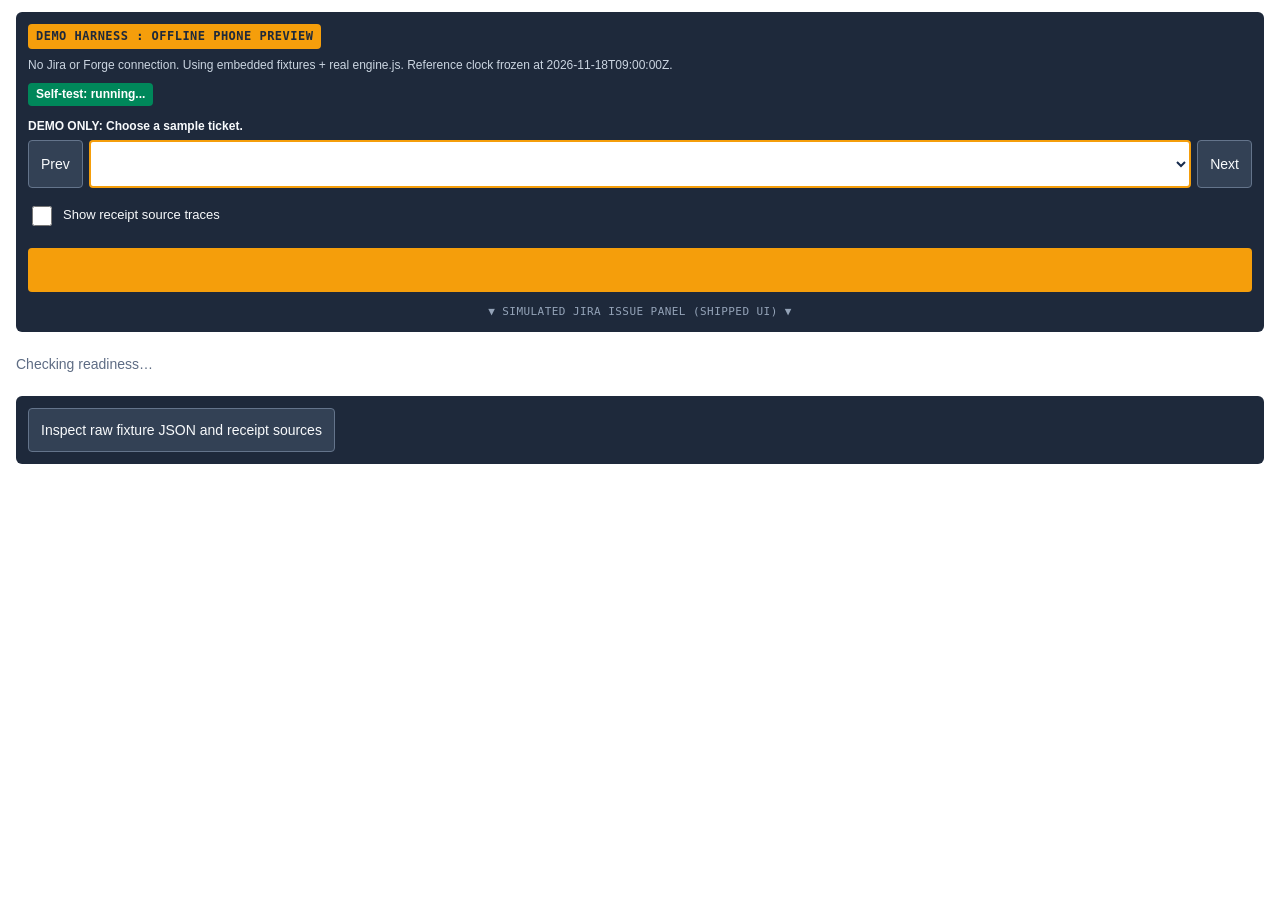
==== shipcheck-demo.html @ e4ce986a "C144: host ShipCheck phone demo (single-file HTML) for browser review and boss testing" ====
<!DOCTYPE html>
<html lang="en">
<head>
<meta charset="utf-8" />
<meta name="viewport" content="width=device-width, initial-scale=1" />
<title>ShipCheck demo</title>
<style>
/* Panel CSS, inlined VERBATIM from static/shipcheck-panel/styles.css */
/* ShipCheck panel — one visual language: verdict colour carries the state,
   receipts carry the evidence. No framework, no images. */
* { box-sizing: border-box; }
body {
  margin: 0;
  font-family: -apple-system, BlinkMacSystemFont, "Segoe UI", Roboto, sans-serif;
  font-size: 14px;
  line-height: 1.45;
  color: #172b4d;
  background: #fff;
  padding: 12px 16px;
}
.hidden { display: none; }
.state { color: #5e6c84; padding: 12px 0; }
#error { color: #bf2600; }
header { display: flex; align-items: baseline; gap: 10px; margin-bottom: 4px; }
h1 { font-size: 16px; margin: 0; }
h2 { font-size: 13px; text-transform: uppercase; letter-spacing: .04em; color: #5e6c84; margin: 18px 0 4px; }
.issue-key { color: #5e6c84; font-size: 13px; }
.issue-summary { color: #5e6c84; font-size: 13px; margin: 0 0 4px; }
.hint { color: #5e6c84; font-size: 12px; margin: 0 0 8px; }
.verdict { border: 1px solid #dfe1e6; border-radius: 6px; padding: 12px; margin: 8px 0; }
.verdict-badge {
  display: inline-block;
  font-weight: 700;
  font-size: 15px;
  padding: 4px 10px;
  border-radius: 4px;
  color: #fff;
  background: #5e6c84;
}
.verdict-badge.ready { background: #00875a; }
.verdict-badge.at-risk { background: #ff8b00; }
.verdict-badge.blocked { background: #de350b; }
.verdict-badge.insufficient { background: #5e6c84; }
.verdict-summary { margin: 8px 0 2px; font-weight: 600; }
.verdict-count { margin: 0; color: #5e6c84; font-size: 12px; }
.receipts { list-style: none; margin: 0; padding: 0; }
.receipt { border: 1px solid #dfe1e6; border-left-width: 4px; border-radius: 4px; padding: 8px 10px; margin-bottom: 8px; }
.receipt.pass { border-left-color: #00875a; }
.receipt.fail { border-left-color: #de350b; }
.receipt.unknown { border-left-color: #5e6c84; }
.receipt-head { display: flex; gap: 8px; align-items: center; font-weight: 600; }
.receipt-icon { font-weight: 700; }
.receipt.pass .receipt-icon { color: #00875a; }
.receipt.fail .receipt-icon { color: #de350b; }
.receipt.unknown .receipt-icon { color: #5e6c84; }
.receipt-evidence { margin: 4px 0; }
.receipt-detail { margin: 0; color: #5e6c84; font-size: 12px; }
.whatif-list { display: flex; flex-direction: column; gap: 6px; margin-bottom: 10px; }
.whatif-item { display: flex; gap: 8px; align-items: baseline; cursor: pointer; }
button {
  background: #0052cc;
  color: #fff;
  border: 0;
  border-radius: 4px;
  padding: 7px 14px;
  font-size: 14px;
  cursor: pointer;
}
button:hover { background: #0065ff; }
.rehearsal { border: 1px dashed #5e6c84; border-radius: 6px; padding: 10px; margin-top: 10px; }
.rehearsal p { margin: 8px 0 0; }
footer { margin-top: 18px; padding-top: 10px; border-top: 1px solid #dfe1e6; color: #5e6c84; font-size: 12px; }
</style>
<style>
/* Demo harness CSS. Every selector is scoped under #demo-harness or
   #demo-harness-bottom so no harness rule can restyle the panel, and the
   harness uses no h1/h2/header/footer elements so no panel rule restyles it. */
#demo-harness, #demo-harness-bottom { font-family: -apple-system, BlinkMacSystemFont, "Segoe UI", Roboto, sans-serif; font-size: 14px; line-height: 1.45; color: #f8fafc; }
#demo-harness { background: #1e293b; border-radius: 6px; padding: 12px; margin-bottom: 10px; }
#demo-harness .demo-harness-pill { display: inline-block; font-family: ui-monospace, SFMono-Regular, Menlo, monospace; font-size: 12px; font-weight: 700; letter-spacing: .04em; background: #f59e0b; color: #1e293b; border-radius: 4px; padding: 4px 8px; }
#demo-harness .demo-harness-meta { color: #cbd5e1; font-size: 12px; margin: 8px 0 0; }
#demo-harness .demo-harness-selftest { margin: 8px 0 0; font-size: 12px; }
#demo-harness .demo-harness-selftest .demo-harness-badge { display: inline-block; font-weight: 700; background: #00875a; color: #fff; border-radius: 4px; padding: 3px 8px; }
#demo-harness .demo-harness-selftest .demo-harness-badge.demo-harness-fail { background: #de350b; }
#demo-harness .demo-harness-picker-label { display: block; font-size: 12px; font-weight: 700; color: #f8fafc; margin: 12px 0 4px; }
#demo-harness .demo-harness-picker-row { display: flex; gap: 6px; }
#demo-harness select.demo-harness-select { flex: 1; min-width: 0; height: 48px; font-size: 14px; border: 2px solid #f59e0b; border-radius: 4px; background: #fff; color: #172b4d; padding: 0 8px; }
#demo-harness button.demo-harness-btn { min-height: 44px; min-width: 44px; background: #334155; color: #f8fafc; border: 1px solid #64748b; border-radius: 4px; padding: 7px 12px; font-size: 14px; cursor: pointer; }
#demo-harness button.demo-harness-btn:hover { background: #475569; }
#demo-harness .demo-harness-proof { color: #cbd5e1; font-size: 12px; margin: 6px 0 0; }
#demo-harness .demo-harness-proof.demo-harness-amber { color: #fbbf24; font-weight: 700; }
#demo-harness .demo-harness-toggle { display: flex; gap: 8px; align-items: center; min-height: 44px; cursor: pointer; font-size: 13px; color: #f8fafc; margin-top: 6px; }
#demo-harness .demo-harness-toggle input { width: 20px; height: 20px; }
#demo-harness button.demo-harness-jump { display: block; width: 100%; min-height: 44px; background: #f59e0b; color: #1e293b; border: 0; border-radius: 4px; padding: 10px 12px; font-size: 14px; font-weight: 700; cursor: pointer; margin-top: 10px; text-align: left; }
#demo-harness .demo-harness-divider { text-align: center; font-family: ui-monospace, SFMono-Regular, Menlo, monospace; font-size: 11px; letter-spacing: .04em; color: #94a3b8; margin: 12px 0 0; }
#demo-harness-bottom { background: #1e293b; border-radius: 6px; padding: 12px; margin-top: 10px; }
#demo-harness-bottom button.demo-harness-btn { min-height: 44px; background: #334155; color: #f8fafc; border: 1px solid #64748b; border-radius: 4px; padding: 7px 12px; font-size: 14px; cursor: pointer; }
#demo-harness-bottom button.demo-harness-btn:hover { background: #475569; }
#demo-harness-bottom pre.demo-harness-inspector { background: #0f172a; color: #e2e8f0; font-size: 11px; line-height: 1.4; padding: 10px; border-radius: 4px; overflow-x: auto; white-space: pre; margin: 10px 0 0; max-height: 320px; overflow-y: auto; }
/* Demo-only touch adaptation (recorded in MERGE_demo_2026-11-18.md): the
   shipped panel buttons are ~34px tall; the demo raises interactive
   targets to 44px minimum for phone taps. Panel padding/colours unchanged. */
#shipcheck-panel-mount button { min-height: 44px; }
#shipcheck-panel-mount .whatif-item { min-height: 44px; align-items: center; }
#shipcheck-panel-mount .whatif-item input[type="checkbox"] { width: 20px; height: 20px; flex-shrink: 0; }
/* Transient highlight ring when the jump strip scrolls to What-if. */
#shipcheck-panel-mount .demo-harness-highlight { outline: 3px solid #f59e0b; outline-offset: 2px; border-radius: 6px; }
</style>
</head>
<body>
<div id="demo-harness">
  <span class="demo-harness-pill">DEMO HARNESS : OFFLINE PHONE PREVIEW</span>
  <p class="demo-harness-meta">No Jira or Forge connection. Using embedded fixtures + real engine.js. Reference clock frozen at 2026-11-18T09:00:00Z.</p>
  <p class="demo-harness-selftest"><span id="demo-harness-selftest" class="demo-harness-badge">Self-test: running...</span></p>
  <label class="demo-harness-picker-label" for="demo-harness-select">DEMO ONLY: Choose a sample ticket.</label>
  <div class="demo-harness-picker-row">
    <button id="demo-harness-prev" class="demo-harness-btn" type="button" aria-label="Previous ticket">Prev</button>
    <select id="demo-harness-select" class="demo-harness-select"></select>
    <button id="demo-harness-next" class="demo-harness-btn" type="button" aria-label="Next ticket">Next</button>
  </div>
  <p id="demo-harness-proof" class="demo-harness-proof"></p>
  <label class="demo-harness-toggle"><input id="demo-harness-sources" type="checkbox" /> Show receipt source traces</label>
  <button id="demo-harness-jump" class="demo-harness-jump" type="button" hidden></button>
  <p class="demo-harness-divider">&#9660; SIMULATED JIRA ISSUE PANEL (SHIPPED UI) &#9660;</p>
</div>
<div id="shipcheck-panel-mount">
  <div id="app">
    <div id="loading" class="state">Checking readiness…</div>
    <div id="error" class="state hidden"></div>
    <div id="panel" class="hidden">
      <header>
        <h1 id="app-name">ShipCheck</h1>
        <span id="issue-key" class="issue-key"></span>
      </header>
      <p id="issue-summary" class="issue-summary"></p>
      <section id="verdict" class="verdict">
        <div id="verdict-badge" class="verdict-badge"></div>
        <p id="verdict-summary" class="verdict-summary"></p>
        <p id="verdict-count" class="verdict-count"></p>
        <button id="recheck-btn" type="button">Re-check</button>
      </section>
      <section>
        <h2>Receipts</h2>
        <p class="hint">Every check names its evidence, its source, and what to do next.</p>
        <ul id="receipts" class="receipts"></ul>
      </section>
      <section id="whatif-section" class="hidden">
        <h2>What-if rehearsal</h2>
        <p class="hint">Read-only. Pick blockers and rehearse resolving them: the real verdict never changes.</p>
        <div id="whatif-list" class="whatif-list"></div>
        <button id="rehearse-btn" type="button">Rehearse</button>
        <div id="rehearsal" class="rehearsal hidden"></div>
      </section>
      <footer id="panel-footer"></footer>
    </div>
  </div>
</div>
<div id="demo-harness-bottom">
  <button id="demo-harness-inspector-toggle" class="demo-harness-btn" type="button">Inspect raw fixture JSON and receipt sources</button>
  <pre id="demo-harness-inspector" class="demo-harness-inspector" hidden></pre>
</div>
<script>var module = { exports: {} };</script>
<script>
// ShipCheck verdict engine, embedded VERBATIM from shipcheck/src/engine.js.
// No line edited. The one-line shim above gives it a module object.
// ShipCheck verdict engine — PURE deterministic rules. No Forge imports.
// The verdict is computed only from live Jira fields. Unknown is never a pass.
//
// Input: a raw Jira issue JSON as returned by GET /rest/api/3/issue/{key}
//   with fields=summary,status,assignee,duedate,updated,subtasks,issuelinks.
// Options: { resolveKeys: string[] } — what-if rehearsal: blocker keys
//   treated as resolved. Same rules, same code path, one flag changed.
//
// Output: { verdict, summary, receipts[], checksPassed, checksTotal,
//           openBlockers[], incompleteSubtasks[] }
//   verdict: READY | AT RISK | BLOCKED | INSUFFICIENT EVIDENCE
//   receipt: { id, check, result: 'pass'|'fail'|'unknown', severity:
//              'blocker'|'risk'|'info', evidence, reason, source, nextStep }

const STALE_DAYS = 30;

function isDone(status) {
  return Boolean(status && status.statusCategory && status.statusCategory.key === 'done');
}

function statusName(status) {
  return (status && status.name) || 'Unknown';
}

// A blocker of THIS issue is a linked issue that blocks it: an inward link
// on the "Blocks" link type ("is blocked by"), or any link whose inward
// description says "is blocked by". Outward "blocks" links point the other
// way (this issue blocks someone else) and are not our blockers.
function extractBlockers(issue) {
  const links = (issue.fields && issue.fields.issuelinks) || [];
  const blockers = [];
  const seen = new Set();
  for (const link of links) {
    const linked = link.inwardIssue;
    if (!linked) continue;
    const typeName = (link.type && link.type.name) || '';
    const inward = (link.type && link.type.inward) || '';
    const blocksUs = typeName === 'Blocks' || inward === 'is blocked by';
    if (!blocksUs) continue;
    if (seen.has(linked.key)) continue;
    seen.add(linked.key);
    blockers.push({
      key: linked.key,
      summary: (linked.fields && linked.fields.summary) || '',
      status: (linked.fields && linked.fields.status) || null,
    });
  }
  return blockers;
}

function extractSubtasks(issue) {
  const subs = (issue.fields && issue.fields.subtasks) || [];
  return subs.map((s) => ({
    key: s.key,
    summary: (s.fields && s.fields.summary) || '',
    status: (s.fields && s.fields.status) || null,
  }));
}

function daysSince(isoDate, now) {
  if (!isoDate) return null;
  const ms = now - new Date(isoDate).getTime();
  if (Number.isNaN(ms)) return null;
  return Math.floor(ms / (1000 * 60 * 60 * 24));
}

// A due date means "due by end of that day", not "due at midnight when the
// day starts" — an issue due today is not overdue at 09:00.
function dueDateEndsBeforeNow(dueDate, now) {
  const end = new Date(dueDate + 'T23:59:59.999Z').getTime();
  if (Number.isNaN(end)) return false;
  return end < now.getTime();
}

function evaluateIssue(issue, options = {}) {
  const now = options.now ? new Date(options.now) : new Date();
  const resolveKeys = new Set(options.resolveKeys || []);
  const receipts = [];
  const fields = (issue && issue.fields) || null;

  // --- Evidence completeness: if the issue body itself is missing, we know
  // nothing. Unknown is never a pass.
  if (!fields) {
    receipts.push({
      id: 'evidence-complete',
      check: 'Evidence complete',
      result: 'unknown',
      severity: 'risk',
      evidence: 'No issue data returned from Jira.',
      reason: 'ShipCheck could not read the issue, so no readiness claim can be made.',
      source: { type: 'issue', key: (issue && issue.key) || 'unknown' },
      nextStep: 'Re-open the issue and retry. If it persists, check app permissions.',
    });
    return finish('INSUFFICIENT EVIDENCE', receipts);
  }

  const issueStatus = fields.status || null;
  const done = isDone(issueStatus);
  const blockers = extractBlockers(issue);
  const openBlockers = blockers.filter(
    (b) => !isDone(b.status) && !resolveKeys.has(b.key),
  );
  const resolvedByRehearsal = blockers.filter(
    (b) => !isDone(b.status) && resolveKeys.has(b.key),
  );
  const subtasks = extractSubtasks(issue);
  const incompleteSubtasks = subtasks.filter((s) => !isDone(s.status));
  const assignee = fields.assignee || null;
  const dueDate = fields.duedate || null;
  const updatedDays = daysSince(fields.updated, now);

  // Evidence shape check: subtasks / links must be present as arrays. If the
  // API shape changes and they come back undefined, say so instead of
  // treating absence as "none".
  const linksPresent = Array.isArray(fields.issuelinks);
  const subtasksPresent = Array.isArray(fields.subtasks);
  const evidenceComplete = linksPresent && subtasksPresent;

  // --- Rule 1: open blockers (severity: blocker)
  // If Jira did not return links at all, this check is unknown — absence of
  // data is not evidence of absence.
  if (!linksPresent) {
    receipts.push({
      id: 'open-blockers',
      check: 'Open blockers',
      result: 'unknown',
      severity: 'blocker',
      evidence: 'Linked issues were not returned by Jira.',
      reason: 'Blockers cannot be checked without the link data.',
      source: { type: 'issue', key: issue.key },
      nextStep: 'Retry the check. If it persists, check app permissions.',
    });
  } else if (openBlockers.length > 0) {
    receipts.push({
      id: 'open-blockers',
      check: 'Open blockers',
      result: 'fail',
      severity: 'blocker',
      evidence: `${openBlockers.length} open blocker${openBlockers.length === 1 ? '' : 's'}: ` +
        openBlockers.map((b) => `${b.key} (${statusName(b.status)})`).join(', '),
      reason: 'The issue cannot ship while work it depends on is unfinished.',
      source: { type: 'link', key: openBlockers[0].key, summary: openBlockers[0].summary },
      nextStep: `Resolve or unblock ${openBlockers.map((b) => b.key).join(', ')} first.`,
    });
  } else {
    receipts.push({
      id: 'open-blockers',
      check: 'Open blockers',
      result: 'pass',
      severity: 'blocker',
      evidence: resolvedByRehearsal.length > 0
        ? `No open blockers (rehearsal treats ${resolvedByRehearsal.map((b) => b.key).join(', ')} as resolved).`
        : 'No open blockers.',
      reason: 'Nothing linked as blocking this issue is unfinished.',
      source: { type: 'issue', key: issue.key },
      nextStep: 'None.',
    });
  }

  // --- Rule 2: subtasks complete
  if (!subtasksPresent) {
    receipts.push({
      id: 'subtasks-complete',
      check: 'Subtasks complete',
      result: 'unknown',
      severity: 'risk',
      evidence: 'Subtasks were not returned by Jira.',
      reason: 'Sub-work cannot be checked without the subtask data.',
      source: { type: 'issue', key: issue.key },
      nextStep: 'Retry the check. If it persists, check app permissions.',
    });
  } else if (incompleteSubtasks.length > 0) {
    receipts.push({
      id: 'subtasks-complete',
      check: 'Subtasks complete',
      result: 'fail',
      severity: 'risk',
      evidence: `${incompleteSubtasks.length} of ${subtasks.length} subtask${subtasks.length === 1 ? '' : 's'} unfinished: ` +
        incompleteSubtasks.map((s) => `${s.key} (${statusName(s.status)})`).join(', '),
      reason: 'Unfinished subtasks mean part of the work is still open.',
      source: { type: 'subtask', key: incompleteSubtasks[0].key, summary: incompleteSubtasks[0].summary },
      nextStep: `Finish ${incompleteSubtasks.map((s) => s.key).join(', ')} or move them out of this issue.`,
    });
  } else {
    receipts.push({
      id: 'subtasks-complete',
      check: 'Subtasks complete',
      result: 'pass',
      severity: 'risk',
      evidence: subtasks.length === 0
        ? 'No subtasks.'
        : `All ${subtasks.length} subtask${subtasks.length === 1 ? '' : 's'} done.`,
      reason: 'No unfinished sub-work remains.',
      source: { type: 'issue', key: issue.key },
      nextStep: 'None.',
    });
  }

  // --- Rule 3: assignee set
  if (!assignee) {
    receipts.push({
      id: 'assignee-set',
      check: 'Owner assigned',
      result: 'fail',
      severity: 'risk',
      evidence: 'No assignee.',
      reason: 'Unowned work has no one to confirm it is shippable.',
      source: { type: 'field', key: issue.key, field: 'assignee' },
      nextStep: 'Assign an owner.',
    });
  } else {
    receipts.push({
      id: 'assignee-set',
      check: 'Owner assigned',
      result: 'pass',
      severity: 'risk',
      evidence: `Assigned to ${assignee.displayName || assignee.name || assignee.accountId}.`,
      reason: 'Someone owns the ship decision.',
      source: { type: 'field', key: issue.key, field: 'assignee' },
      nextStep: 'None.',
    });
  }

  // --- Rule 4: due date
  if (!dueDate) {
    receipts.push({
      id: 'due-date',
      check: 'Due date set',
      result: 'fail',
      severity: 'risk',
      evidence: 'No due date.',
      reason: 'No due date means no committed ship window to check against.',
      source: { type: 'field', key: issue.key, field: 'duedate' },
      nextStep: 'Set a due date.',
    });
  } else if (!done && dueDateEndsBeforeNow(dueDate, now)) {
    receipts.push({
      id: 'due-date',
      check: 'Due date set',
      result: 'fail',
      severity: 'risk',
      evidence: `Due ${dueDate} — overdue and not done.`,
      reason: 'The committed date passed with the issue still open.',
      source: { type: 'field', key: issue.key, field: 'duedate' },
      nextStep: 'Re-plan the date or close the remaining work.',
    });
  } else {
    receipts.push({
      id: 'due-date',
      check: 'Due date set',
      result: 'pass',
      severity: 'risk',
      evidence: `Due ${dueDate}.`,
      reason: 'A committed date exists and has not passed.',
      source: { type: 'field', key: issue.key, field: 'duedate' },
      nextStep: 'None.',
    });
  }

  // --- Rule 5: freshness (stale evidence)
  // A missing updated date is unknown, not fresh — unknown is never a pass.
  if (updatedDays === null) {
    receipts.push({
      id: 'freshness',
      check: 'Recently updated',
      result: 'unknown',
      severity: 'risk',
      evidence: 'Updated date unavailable.',
      reason: 'Freshness cannot be checked without the updated date.',
      source: { type: 'field', key: issue.key, field: 'updated' },
      nextStep: 'Retry the check. If it persists, check app permissions.',
    });
  } else if (!done && updatedDays > STALE_DAYS) {
    receipts.push({
      id: 'freshness',
      check: 'Recently updated',
      result: 'fail',
      severity: 'risk',
      evidence: `Last updated ${updatedDays} days ago.`,
      reason: 'Stale issues carry stale evidence — status may no longer reflect reality.',
      source: { type: 'field', key: issue.key, field: 'updated' },
      nextStep: 'Confirm the issue state with the owner.',
    });
  } else {
    receipts.push({
      id: 'freshness',
      check: 'Recently updated',
      result: 'pass',
      severity: 'risk',
      evidence: `Last updated ${updatedDays} day${updatedDays === 1 ? '' : 's'} ago.`,
      reason: 'The issue state is fresh enough to trust.',
      source: { type: 'field', key: issue.key, field: 'updated' },
      nextStep: 'None.',
    });
  }

  // --- Rule 6: evidence completeness
  if (!evidenceComplete) {
    receipts.push({
      id: 'evidence-complete',
      check: 'Evidence complete',
      result: 'unknown',
      severity: 'risk',
      evidence: `Jira did not return ${[
        !linksPresent ? 'linked issues' : null,
        !subtasksPresent ? 'subtasks' : null,
      ].filter(Boolean).join(' and ')}.`,
      reason: 'Missing evidence cannot be treated as passing evidence.',
      source: { type: 'issue', key: issue.key },
      nextStep: 'Retry the check. If it persists, check app permissions.',
    });
  } else {
    receipts.push({
      id: 'evidence-complete',
      check: 'Evidence complete',
      result: 'pass',
      severity: 'info',
      evidence: 'Linked issues and subtasks were read.',
      reason: 'Every check ran against live data.',
      source: { type: 'issue', key: issue.key },
      nextStep: 'None.',
    });
  }

  // --- Reduction: BLOCKED > INSUFFICIENT EVIDENCE > AT RISK > READY.
  // Done-with-open-blockers is inconsistent: it can never be READY, but the
  // blocker rule already forces BLOCKED, so no special case is needed.
  let verdict;
  if (receipts.some((r) => r.severity === 'blocker' && r.result === 'fail')) {
    verdict = 'BLOCKED';
  } else if (receipts.some((r) => r.result === 'unknown')) {
    verdict = 'INSUFFICIENT EVIDENCE';
  } else if (receipts.some((r) => r.severity === 'risk' && r.result === 'fail')) {
    verdict = 'AT RISK';
  } else {
    verdict = 'READY';
  }

  return finish(verdict, receipts, { openBlockers, incompleteSubtasks });
}

function finish(verdict, receipts, extra = {}) {
  const checksPassed = receipts.filter((r) => r.result === 'pass').length;
  const failing = receipts.filter((r) => r.result === 'fail');
  let summary;
  if (verdict === 'READY') {
    summary = `READY — all ${receipts.length} checks passed.`;
  } else if (verdict === 'BLOCKED') {
    const b = failing.find((r) => r.severity === 'blocker');
    summary = `BLOCKED — ${b ? b.evidence : 'a blocking check failed.'}`;
  } else if (verdict === 'INSUFFICIENT EVIDENCE') {
    summary = 'INSUFFICIENT EVIDENCE — ShipCheck could not read enough to judge. Unknown is never a pass.';
  } else {
    summary = `AT RISK — ${failing.length} check${failing.length === 1 ? '' : 's'} failing: ` +
      failing.map((r) => r.check.toLowerCase()).join(', ') + '.';
  }
  return {
    verdict,
    summary,
    receipts,
    checksPassed,
    checksTotal: receipts.length,
    openBlockers: extra.openBlockers || [],
    incompleteSubtasks: extra.incompleteSubtasks || [],
  };
}

// Human-readable delta between a real verdict and a rehearsed one.
function summarizeDelta(real, hypo, resolveKeys) {
  if (real.verdict === hypo.verdict) {
    return `Resolving ${resolveKeys.join(', ')} would NOT change the verdict — it stays ${real.verdict}. ` +
      `${hypo.checksPassed - real.checksPassed} more check(s) would pass.`;
  }
  const remaining = hypo.receipts.filter((r) => r.result === 'fail');
  return `Resolving ${resolveKeys.join(', ')} would move the verdict from ${real.verdict} to ${hypo.verdict}.` +
    (remaining.length > 0
      ? ` Still failing: ${remaining.map((r) => r.check.toLowerCase()).join(', ')}.`
      : ' All checks would pass.');
}

module.exports = { evaluateIssue, summarizeDelta, STALE_DAYS };
</script>
<script>
/* ShipCheck demo app. Port of static/shipcheck-panel/index.js render logic;
   Forge bridge calls are replaced by the mock invoke below. */
const APP_NAME = 'ShipCheck';
const FROZEN_NOW = '2026-11-18T09:00:00Z';
const Engine = module.exports;
const evaluateIssue = Engine.evaluateIssue;
const summarizeDelta = Engine.summarizeDelta;

const $ = (id) => document.getElementById(id);
const txt = (el, s) => { el.textContent = sanitizeDisplay(s); };

// Display layer: em dash becomes a colon (with surrounding whitespace
// normalised, so "SHIP-21 — In Progress" renders "SHIP-21: In Progress"),
// and the literal app name maps to APP_NAME so the rename stays one line.
// Applied ONLY to strings assigned to DOM text nodes. Engine untouched.
function sanitizeDisplay(s) {
  return String(s == null ? '' : s)
    .replace(/\s*\u2014\s*/g, ': ')
    .replace(/\bShipCheck\b/g, APP_NAME);
}

const VERDICT_CLASS = {
  READY: 'ready',
  'AT RISK': 'at-risk',
  BLOCKED: 'blocked',
  'INSUFFICIENT EVIDENCE': 'insufficient',
};
const RESULT_ICON = { pass: '✓', fail: '✕', unknown: '?' };

// Scenarios: SCENARIO_1..7. Both SHIP-4 shapes share the issue key SHIP-4;
// the harness binds the active scenario's issue into the mock store slot.
const SCENARIOS = [
  {
    "id": "SCENARIO_1",
    "label": "[1/7] SHIP-1 : BLOCKED (4/6) : Anchor + What-If Rehearsal (2 blockers, 1 subtask)",
    "proof": "Anchor: BLOCKED by 2 open blockers. Rehearse both to see AT RISK.",
    "fixtureOnly": false,
    "issue": {
      "fields": {
        "assignee": {
          "accountId": "557058:abc",
          "displayName": "Priya Nair"
        },
        "duedate": "2026-12-01",
        "issuelinks": [
          {
            "inwardIssue": {
              "fields": {
                "status": {
                  "name": "In Progress",
                  "statusCategory": {
                    "key": "indeterminate",
                    "name": "In Progress"
                  }
                },
                "summary": "Payment provider contract"
              },
              "key": "SHIP-21"
            },
            "type": {
              "inward": "is blocked by",
              "name": "Blocks",
              "outward": "blocks"
            }
          },
          {
            "inwardIssue": {
              "fields": {
                "status": {
                  "name": "To Do",
                  "statusCategory": {
                    "key": "new",
                    "name": "To Do"
                  }
                },
                "summary": "Legal sign-off"
              },
              "key": "SHIP-22"
            },
            "type": {
              "inward": "is blocked by",
              "name": "Blocks",
              "outward": "blocks"
            }
          },
          {
            "outwardIssue": {
              "fields": {
                "status": {
                  "name": "Done",
                  "statusCategory": {
                    "key": "done",
                    "name": "Done"
                  }
                },
                "summary": "Analytics dashboard"
              },
              "key": "SHIP-30"
            },
            "type": {
              "inward": "relates to",
              "name": "Relates",
              "outward": "relates to"
            }
          }
        ],
        "status": {
          "name": "In Progress",
          "statusCategory": {
            "key": "indeterminate",
            "name": "In Progress"
          }
        },
        "subtasks": [
          {
            "fields": {
              "status": {
                "name": "Done",
                "statusCategory": {
                  "key": "done",
                  "name": "Done"
                }
              },
              "summary": "Migrate payment form"
            },
            "key": "SHIP-11"
          },
          {
            "fields": {
              "status": {
                "name": "To Do",
                "statusCategory": {
                  "key": "new",
                  "name": "To Do"
                }
              },
              "summary": "Update error copy"
            },
            "key": "SHIP-12"
          }
        ],
        "summary": "Checkout redesign release",
        "updated": "2026-11-16T10:00:00.000Z"
      },
      "key": "SHIP-1"
    }
  },
  {
    "id": "SCENARIO_2",
    "label": "[2/7] SHIP-2 : READY (6/6) : Clean baseline (owner, due date, subtasks done)",
    "proof": "Clean baseline: owner, due date, subtasks done. READY 6/6.",
    "fixtureOnly": false,
    "issue": {
      "fields": {
        "assignee": {
          "accountId": "557058:def",
          "displayName": "Marcus Chen"
        },
        "duedate": "2026-12-01",
        "issuelinks": [],
        "status": {
          "name": "In Progress",
          "statusCategory": {
            "key": "indeterminate",
            "name": "In Progress"
          }
        },
        "subtasks": [
          {
            "fields": {
              "status": {
                "name": "Done",
                "statusCategory": {
                  "key": "done",
                  "name": "Done"
                }
              },
              "summary": "Add filter chips"
            },
            "key": "SHIP-13"
          }
        ],
        "summary": "Search filters polish",
        "updated": "2026-11-17T10:00:00.000Z"
      },
      "key": "SHIP-2"
    }
  },
  {
    "id": "SCENARIO_3",
    "label": "[3/7] SHIP-3 : AT RISK (3/6) : Missing owner, no due date, open subtask SHIP-14",
    "proof": "Missing owner, no due date, open subtask SHIP-14.",
    "fixtureOnly": false,
    "issue": {
      "fields": {
        "assignee": null,
        "duedate": null,
        "issuelinks": [],
        "status": {
          "name": "To Do",
          "statusCategory": {
            "key": "new",
            "name": "To Do"
          }
        },
        "subtasks": [
          {
            "fields": {
              "status": {
                "name": "To Do",
                "statusCategory": {
                  "key": "new",
                  "name": "To Do"
                }
              },
              "summary": "Draft welcome email"
            },
            "key": "SHIP-14"
          }
        ],
        "summary": "Onboarding email copy",
        "updated": "2026-11-13T10:00:00.000Z"
      },
      "key": "SHIP-3"
    }
  },
  {
    "id": "SCENARIO_4",
    "label": "[4/7] SHIP-4 : AT RISK : Stale update over 30 days old (2026-10-09)",
    "proof": "Stale: last updated 2026-10-09, over 30 days old.",
    "fixtureOnly": false,
    "issue": {
      "fields": {
        "assignee": {
          "accountId": "557058:ghi",
          "displayName": "Danny Cole"
        },
        "duedate": "2026-12-01",
        "issuelinks": [],
        "status": {
          "name": "In Progress",
          "statusCategory": {
            "key": "indeterminate",
            "name": "In Progress"
          }
        },
        "subtasks": [],
        "summary": "Legacy report cleanup",
        "updated": "2026-10-09T10:00:00.000Z"
      },
      "key": "SHIP-4"
    }
  },
  {
    "id": "SCENARIO_5",
    "label": "[5/7] SHIP-5 : AT RISK : Overdue open issue (due 2026-11-01)",
    "proof": "Overdue: due 2026-11-01, past, not done.",
    "fixtureOnly": false,
    "issue": {
      "fields": {
        "assignee": {
          "accountId": "557058:abc",
          "displayName": "Priya Nair"
        },
        "duedate": "2026-11-01",
        "issuelinks": [],
        "status": {
          "name": "In Progress",
          "statusCategory": {
            "key": "indeterminate",
            "name": "In Progress"
          }
        },
        "subtasks": [],
        "summary": "Mobile nav regression",
        "updated": "2026-11-17T10:00:00.000Z"
      },
      "key": "SHIP-5"
    }
  },
  {
    "id": "SCENARIO_6",
    "label": "[6/7] SHIP-6 : BLOCKED : Done issue with open blocker SHIP-22 (Inconsistency)",
    "proof": "Done issue with open blocker SHIP-22. Inconsistency case.",
    "fixtureOnly": false,
    "issue": {
      "fields": {
        "assignee": {
          "accountId": "557058:def",
          "displayName": "Marcus Chen"
        },
        "duedate": "2026-11-10",
        "issuelinks": [
          {
            "inwardIssue": {
              "fields": {
                "status": {
                  "name": "To Do",
                  "statusCategory": {
                    "key": "new",
                    "name": "To Do"
                  }
                },
                "summary": "Legal sign-off"
              },
              "key": "SHIP-22"
            },
            "type": {
              "inward": "is blocked by",
              "name": "Blocks",
              "outward": "blocks"
            }
          }
        ],
        "status": {
          "name": "Done",
          "statusCategory": {
            "key": "done",
            "name": "Done"
          }
        },
        "subtasks": [],
        "summary": "Billing page migration",
        "updated": "2026-11-17T10:00:00.000Z"
      },
      "key": "SHIP-6"
    }
  },
  {
    "id": "SCENARIO_7",
    "label": "[7/7] SHIP-4 [FIXTURE ONLY] : INSUFFICIENT EVIDENCE : Missing links and subtasks arrays",
    "proof": "FIXTURE-ONLY STATE: Omits issuelinks and subtasks keys entirely to prove Rule 6 (Insufficient Evidence). Jira never seeds this shape directly; it tests payload defense.",
    "fixtureOnly": true,
    "issue": {
      "fields": {
        "assignee": {
          "accountId": "557058:ghi",
          "displayName": "Danny Cole"
        },
        "duedate": "2026-12-01",
        "status": {
          "name": "In Progress",
          "statusCategory": {
            "key": "indeterminate",
            "name": "In Progress"
          }
        },
        "summary": "Legacy report cleanup",
        "updated": "2026-11-17T10:00:00.000Z"
      },
      "key": "SHIP-4"
    }
  }
];

// Expected verdicts, measured with the real engine at FROZEN_NOW.
const EXPECTED = {
  SCENARIO_1: { verdict: 'BLOCKED', checksPassed: 4, checksTotal: 6 },
  SCENARIO_2: { verdict: 'READY', checksPassed: 6, checksTotal: 6 },
  SCENARIO_3: { verdict: 'AT RISK', checksPassed: 3, checksTotal: 6 },
  SCENARIO_4: { verdict: 'AT RISK', checksPassed: 5, checksTotal: 6 },
  SCENARIO_5: { verdict: 'AT RISK', checksPassed: 5, checksTotal: 6 },
  SCENARIO_6: { verdict: 'BLOCKED', checksPassed: 5, checksTotal: 6 },
  SCENARIO_7: { verdict: 'INSUFFICIENT EVIDENCE', checksPassed: 3, checksTotal: 6 },
};

const mockStore = {};
let activeScenarioId = 'SCENARIO_1';
let lastResult = null;
let showSources = false;

function activeScenario() {
  return SCENARIOS.find((s) => s.id === activeScenarioId);
}

// Mock Forge bridge. Same route names, response shapes and error strings
// as shipcheck/src/index.js. The only seam: the engine runs with the frozen
// clock instead of live time, and data comes from embedded fixtures.
async function invoke(route, payload) {
  if (route === 'getReadiness') {
    const issueKey = payload && payload.issueKey;
    if (!issueKey || typeof issueKey !== 'string') {
      return { ok: false, error: 'No issue key provided.' };
    }
    const issue = mockStore[issueKey];
    if (!issue) {
      return { ok: false, error: 'Could not read ' + issueKey + ' from Jira (no fixture bound).' };
    }
    const result = evaluateIssue(issue, { now: FROZEN_NOW });
    return { ok: true, issueKey, issueSummary: (issue.fields && issue.fields.summary) || issueKey, ...result };
  }
  if (route === 'rehearseWhatIf') {
    const issueKey = payload && payload.issueKey;
    const resolveKeys = (payload && payload.resolveKeys) || [];
    if (!issueKey || typeof issueKey !== 'string') {
      return { ok: false, error: 'No issue key provided.' };
    }
    if (!Array.isArray(resolveKeys) || resolveKeys.length === 0) {
      return { ok: false, error: 'Pick at least one blocker to rehearse resolving.' };
    }
    const issue = mockStore[issueKey];
    if (!issue) {
      return { ok: false, error: 'Could not read ' + issueKey + ' from Jira (no fixture bound).' };
    }
    const real = evaluateIssue(issue, { now: FROZEN_NOW });
    const hypo = evaluateIssue(issue, { now: FROZEN_NOW, resolveKeys });
    return { ok: true, issueKey, real, rehearsed: hypo, resolveKeys, delta: summarizeDelta(real, hypo, resolveKeys) };
  }
  return { ok: false, error: 'Unknown route: ' + route + '.' };
}

function formatSource(source) {
  if (!source) return '';
  if (source.summary) return 'Source trace: ' + source.type + ' ' + source.key + ' (' + source.summary + ')';
  if (source.field) return 'Source trace: field ' + source.field + ' on ' + source.key;
  return 'Source trace: ' + source.type + ' ' + source.key;
}

function renderVerdict(result) {
  const badge = $('verdict-badge');
  txt(badge, result.verdict);
  badge.className = 'verdict-badge ' + (VERDICT_CLASS[result.verdict] || '');
  txt($('verdict-summary'), result.summary);
  txt($('verdict-count'), result.checksPassed + ' of ' + result.checksTotal + ' checks passed.');
}

function renderReceipts(receipts) {
  const list = $('receipts');
  list.innerHTML = '';
  for (const r of receipts) {
    const li = document.createElement('li');
    li.className = 'receipt ' + r.result;
    const head = document.createElement('div');
    head.className = 'receipt-head';
    const icon = document.createElement('span');
    icon.className = 'receipt-icon';
    icon.textContent = RESULT_ICON[r.result] || '?';
    const name = document.createElement('span');
    name.className = 'receipt-name';
    txt(name, r.check);
    head.appendChild(icon);
    head.appendChild(name);
    const evidence = document.createElement('p');
    evidence.className = 'receipt-evidence';
    txt(evidence, r.evidence);
    const detail = document.createElement('p');
    detail.className = 'receipt-detail';
    txt(detail, r.reason + ' Next step: ' + r.nextStep);
    li.appendChild(head);
    li.appendChild(evidence);
    li.appendChild(detail);
    if (showSources) {
      const trace = document.createElement('p');
      trace.className = 'receipt-detail';
      trace.style.fontFamily = 'ui-monospace, SFMono-Regular, Menlo, monospace';
      txt(trace, formatSource(r.source));
      li.appendChild(trace);
    }
    list.appendChild(li);
  }
}

function renderWhatIf(openBlockers) {
  const section = $('whatif-section');
  const list = $('whatif-list');
  list.innerHTML = '';
  if (!openBlockers || openBlockers.length === 0) {
    section.classList.add('hidden');
    return;
  }
  section.classList.remove('hidden');
  for (const b of openBlockers) {
    const label = document.createElement('label');
    label.className = 'whatif-item';
    const box = document.createElement('input');
    box.type = 'checkbox';
    box.value = b.key;
    const text = document.createElement('span');
    txt(text, b.key + ' — ' + (b.summary || 'no summary') + ' (' + ((b.status && b.status.name) || 'Unknown') + ')');
    label.appendChild(box);
    label.appendChild(text);
    list.appendChild(label);
  }
  $('rehearsal').classList.add('hidden');
}

function renderJumpStrip(result) {
  const jump = $('demo-harness-jump');
  if (!result || !result.openBlockers || result.openBlockers.length === 0) {
    jump.hidden = true;
    return;
  }
  const keys = result.openBlockers.map((b) => b.key).join(', ');
  const n = result.openBlockers.length;
  txt(jump, 'DEMO SHORTCUT : ' + result.issueKey + ' has ' + n + ' open blocker' + (n === 1 ? '' : 's') + ' (' + keys + '). Jump to What-If Rehearsal');
  jump.hidden = false;
}

function renderInspector() {
  const pre = $('demo-harness-inspector');
  if (pre.hidden) return;
  const sc = activeScenario();
  const sources = (lastResult ? lastResult.receipts : []).map((r) => ({ check: r.check, result: r.result, source: r.source }));
  pre.textContent = JSON.stringify({ scenario: sc.id, issue: sc.issue, receiptSources: sources }, null, 2);
}

function showError(message) {
  $('loading').classList.add('hidden');
  $('panel').classList.add('hidden');
  const el = $('error');
  txt(el, message);
  el.classList.remove('hidden');
}

async function refreshReadiness(issueKey) {
  const result = await invoke('getReadiness', { issueKey });
  if (!result.ok) {
    if ($('panel').classList.contains('hidden')) {
      showError(result.error || 'ShipCheck could not read this issue.');
    } else {
      const el = $('error');
      txt(el, result.error || 'Re-check failed: showing the last verdict.');
      el.classList.remove('hidden');
    }
    return false;
  }
  lastResult = result;
  $('loading').classList.add('hidden');
  $('error').classList.add('hidden');
  $('panel').classList.remove('hidden');
  txt($('issue-summary'), result.issueSummary || '');
  renderVerdict(result);
  renderReceipts(result.receipts);
  renderWhatIf(result.openBlockers);
  renderJumpStrip(result);
  renderInspector();
  return true;
}

// Switching tickets tears down panel state first (in Jira the iframe
// reloads; in a single page the demo must do the same explicitly).
function bindScenario(id) {
  activeScenarioId = id;
  const sc = activeScenario();
  mockStore[sc.issue.key] = sc.issue;
  const sel = $('demo-harness-select');
  sel.value = id;
  const proof = $('demo-harness-proof');
  txt(proof, sc.proof);
  proof.classList.toggle('demo-harness-amber', !!sc.fixtureOnly);
  $('rehearsal').classList.add('hidden');
  $('demo-harness-inspector').hidden = true;
}

async function loadScenario(id) {
  bindScenario(id);
  const sc = activeScenario();
  txt($('issue-key'), sc.issue.key);
  await refreshReadiness(sc.issue.key);
}

async function runBootSelfTest() {
  const badge = $('demo-harness-selftest');
  let passed = 0;
  const total = 8;
  const failures = [];
  for (const sc of SCENARIOS) {
    mockStore[sc.issue.key] = sc.issue;
    const r = await invoke('getReadiness', { issueKey: sc.issue.key });
    const exp = EXPECTED[sc.id];
    if (r.ok && r.verdict === exp.verdict && r.checksPassed === exp.checksPassed && r.checksTotal === exp.checksTotal) {
      passed++;
    } else {
      failures.push(sc.id + ': got ' + (r.ok ? r.verdict + ' ' + r.checksPassed + '/' + r.checksTotal : 'error') + ', expected ' + exp.verdict + ' ' + exp.checksPassed + '/' + exp.checksTotal);
    }
  }
  // Rehearsal check: SHIP-1 both blockers move BLOCKED to AT RISK.
  const s1 = SCENARIOS[0].issue;
  const reh = await invoke('rehearseWhatIf', { issueKey: 'SHIP-1', resolveKeys: ['SHIP-21', 'SHIP-22'] });
  if (reh.ok && reh.rehearsed.verdict === 'AT RISK' && reh.delta.indexOf('BLOCKED to AT RISK') !== -1) {
    passed++;
  } else {
    failures.push('rehearsal SHIP-1: expected AT RISK with BLOCKED to AT RISK delta');
  }
  if (failures.length === 0) {
    txt(badge, 'Self-test: 7/7 verdicts verified');
  } else {
    badge.classList.add('demo-harness-fail');
    txt(badge, 'Self-test: FAILED (' + passed + '/' + total + ' checks passed). See inspector.');
    console.warn('ShipCheck demo self-test failures:', failures);
  }
  return failures;
}

function init() {
  txt($('app-name'), APP_NAME);
  document.title = APP_NAME + ' demo';
  txt($('panel-footer'), APP_NAME + ' reads live Jira fields only: status, subtasks, linked blockers, assignee, due date. Unknown is never a pass. This is a Jira-evidence readiness check, not a release authorization.');
  const sel = $('demo-harness-select');
  for (const sc of SCENARIOS) {
    const opt = document.createElement('option');
    opt.value = sc.id;
    opt.textContent = sc.label;
    sel.appendChild(opt);
  }
  sel.addEventListener('change', () => loadScenario(sel.value));
  $('demo-harness-prev').addEventListener('click', () => {
    const i = SCENARIOS.findIndex((s) => s.id === activeScenarioId);
    loadScenario(SCENARIOS[(i + SCENARIOS.length - 1) % SCENARIOS.length].id);
  });
  $('demo-harness-next').addEventListener('click', () => {
    const i = SCENARIOS.findIndex((s) => s.id === activeScenarioId);
    loadScenario(SCENARIOS[(i + 1) % SCENARIOS.length].id);
  });
  $('demo-harness-sources').addEventListener('change', (e) => {
    showSources = e.target.checked;
    if (lastResult) renderReceipts(lastResult.receipts);
  });
  $('demo-harness-jump').addEventListener('click', () => {
    const section = $('whatif-section');
    section.scrollIntoView({ behavior: 'smooth', block: 'center' });
    section.classList.add('demo-harness-highlight');
    setTimeout(() => section.classList.remove('demo-harness-highlight'), 1500);
  });
  $('demo-harness-inspector-toggle').addEventListener('click', () => {
    const pre = $('demo-harness-inspector');
    pre.hidden = !pre.hidden;
    renderInspector();
  });
  $('rehearse-btn').addEventListener('click', async () => {
    const picked = Array.from(document.querySelectorAll('#whatif-list input:checked')).map((el) => el.value);
    const out = $('rehearsal');
    if (picked.length === 0) {
      txt(out, 'Pick at least one blocker to rehearse resolving.');
      out.classList.remove('hidden');
      return;
    }
    txt(out, 'Rehearsing…');
    out.classList.remove('hidden');
    try {
      const rehearsed = await invoke('rehearseWhatIf', { issueKey: activeScenario().issue.key, resolveKeys: picked });
      if (!rehearsed.ok) {
        txt(out, rehearsed.error || 'Rehearsal failed.');
        return;
      }
      const badge = document.createElement('div');
      badge.className = 'verdict-badge ' + (VERDICT_CLASS[rehearsed.rehearsed.verdict] || '');
      txt(badge, rehearsed.rehearsed.verdict);
      out.innerHTML = '';
      out.appendChild(badge);
      const delta = document.createElement('p');
      txt(delta, rehearsed.delta);
      out.appendChild(delta);
      const note = document.createElement('p');
      note.className = 'hint';
      txt(note, 'Rehearsal only — the real verdict above is unchanged.');
      out.appendChild(note);
    } catch (err) {
      txt(out, 'Rehearsal failed: ' + (err.message || err));
    }
  });
  $('recheck-btn').addEventListener('click', async () => {
    $('recheck-btn').disabled = true;
    $('recheck-btn').textContent = 'Checking…';
    try {
      await refreshReadiness(activeScenario().issue.key);
    } finally {
      $('recheck-btn').disabled = false;
      $('recheck-btn').textContent = 'Re-check';
    }
  });
  runBootSelfTest().then(() => loadScenario('SCENARIO_1'));
}

init();
</script>
</body>
</html>
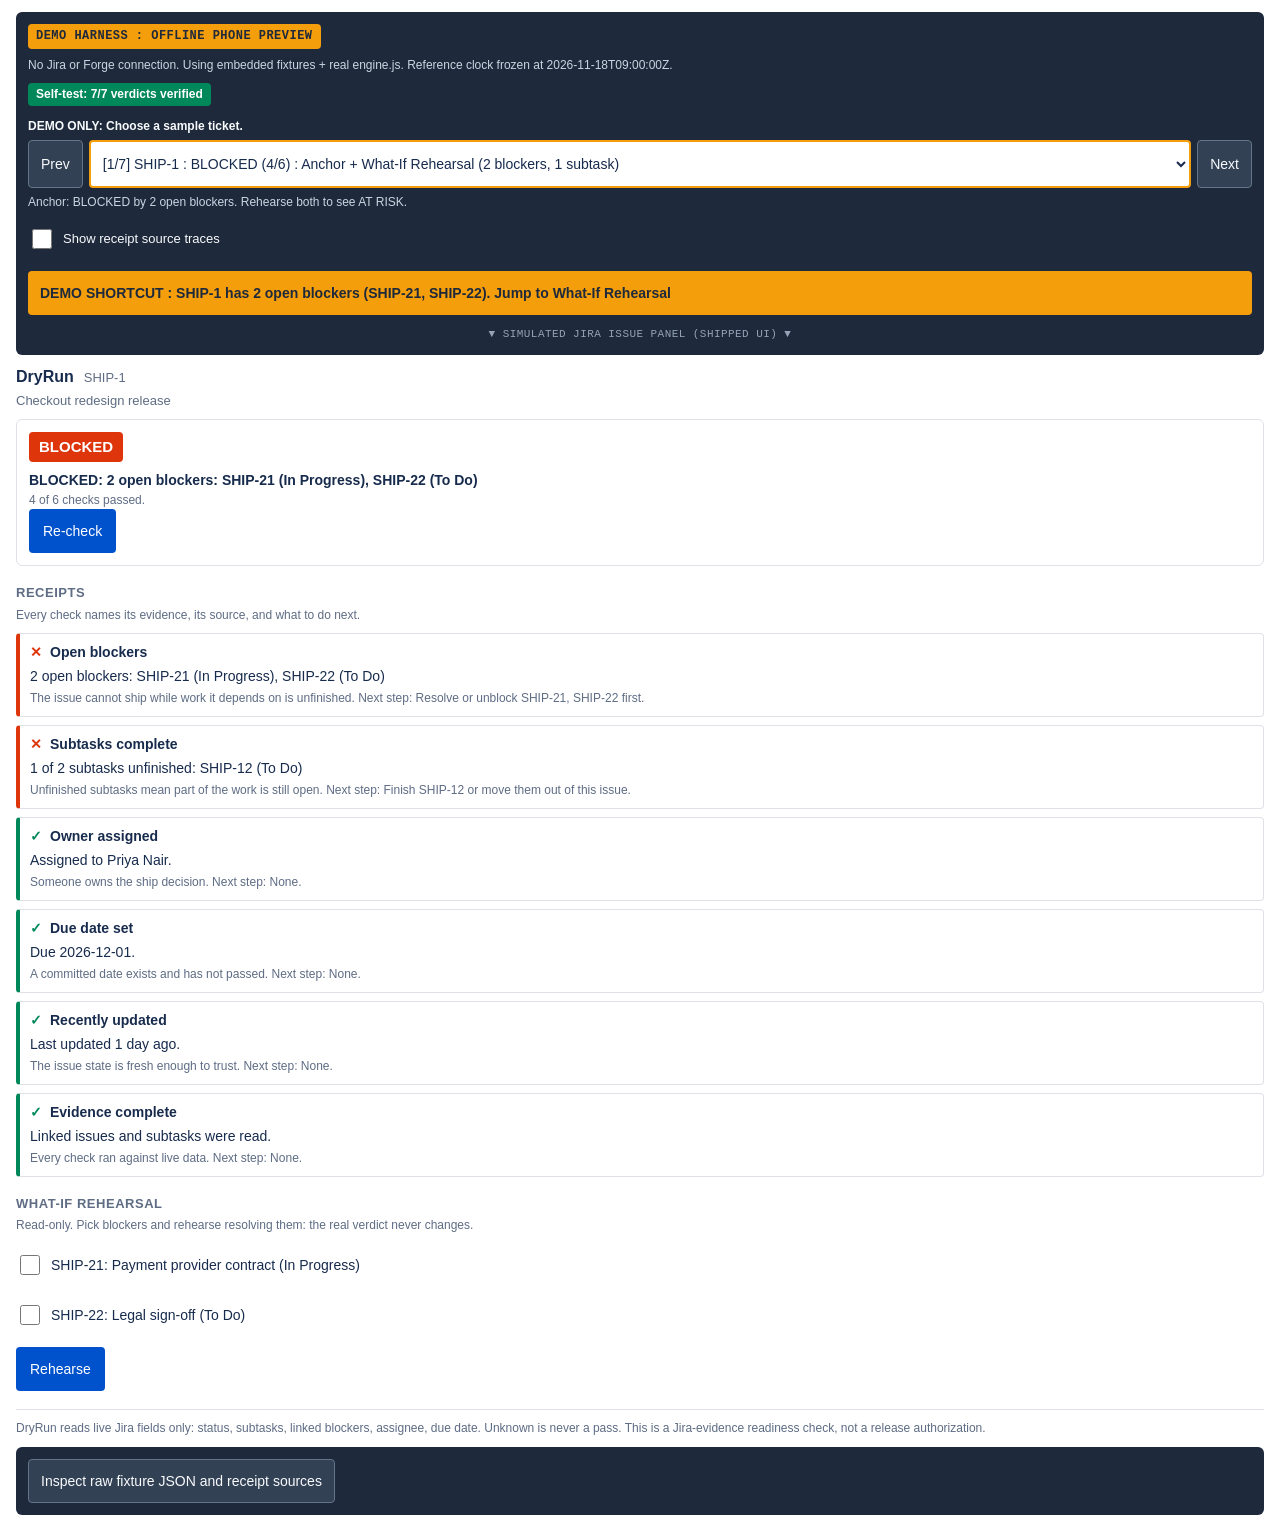
==== commit 75c12fc1: "C144: DryRun rename + fix demo boot SyntaxError (duplicate evaluateIssue/summarizeDelta across scrip" ====
--- a/shipcheck-demo.html
+++ b/shipcheck-demo.html
@@ -3,7 +3,7 @@
 <head>
 <meta charset="utf-8" />
 <meta name="viewport" content="width=device-width, initial-scale=1" />
-<title>ShipCheck demo</title>
+<title>DryRun demo</title>
 <style>
 /* Panel CSS, inlined VERBATIM from static/shipcheck-panel/styles.css */
 /* ShipCheck panel — one visual language: verdict colour carries the state,
@@ -129,7 +129,7 @@
     <div id="error" class="state hidden"></div>
     <div id="panel" class="hidden">
       <header>
-        <h1 id="app-name">ShipCheck</h1>
+        <h1 id="app-name">DryRun</h1>
         <span id="issue-key" class="issue-key"></span>
       </header>
       <p id="issue-summary" class="issue-summary"></p>
@@ -163,7 +163,7 @@
 <script>
 // ShipCheck verdict engine, embedded VERBATIM from shipcheck/src/engine.js.
 // No line edited. The one-line shim above gives it a module object.
-// ShipCheck verdict engine — PURE deterministic rules. No Forge imports.
+// DryRun verdict engine — PURE deterministic rules. No Forge imports.
 // The verdict is computed only from live Jira fields. Unknown is never a pass.
 //
 // Input: a raw Jira issue JSON as returned by GET /rest/api/3/issue/{key}
@@ -252,7 +252,7 @@
       result: 'unknown',
       severity: 'risk',
       evidence: 'No issue data returned from Jira.',
-      reason: 'ShipCheck could not read the issue, so no readiness claim can be made.',
+      reason: 'DryRun could not read the issue, so no readiness claim can be made.',
       source: { type: 'issue', key: (issue && issue.key) || 'unknown' },
       nextStep: 'Re-open the issue and retry. If it persists, check app permissions.',
     });
@@ -514,7 +514,7 @@
     const b = failing.find((r) => r.severity === 'blocker');
     summary = `BLOCKED — ${b ? b.evidence : 'a blocking check failed.'}`;
   } else if (verdict === 'INSUFFICIENT EVIDENCE') {
-    summary = 'INSUFFICIENT EVIDENCE — ShipCheck could not read enough to judge. Unknown is never a pass.';
+    summary = 'INSUFFICIENT EVIDENCE — DryRun could not read enough to judge. Unknown is never a pass.';
   } else {
     summary = `AT RISK — ${failing.length} check${failing.length === 1 ? '' : 's'} failing: ` +
       failing.map((r) => r.check.toLowerCase()).join(', ') + '.';
@@ -548,11 +548,11 @@
 <script>
 /* ShipCheck demo app. Port of static/shipcheck-panel/index.js render logic;
    Forge bridge calls are replaced by the mock invoke below. */
-const APP_NAME = 'ShipCheck';
+const APP_NAME = 'DryRun';
 const FROZEN_NOW = '2026-11-18T09:00:00Z';
 const Engine = module.exports;
-const evaluateIssue = Engine.evaluateIssue;
-const summarizeDelta = Engine.summarizeDelta;
+const evalIssue = Engine.evaluateIssue;
+const summarizeDeltaFn = Engine.summarizeDelta;
 
 const $ = (id) => document.getElementById(id);
 const txt = (el, s) => { el.textContent = sanitizeDisplay(s); };
@@ -934,7 +934,7 @@
     if (!issue) {
       return { ok: false, error: 'Could not read ' + issueKey + ' from Jira (no fixture bound).' };
     }
-    const result = evaluateIssue(issue, { now: FROZEN_NOW });
+    const result = evalIssue(issue, { now: FROZEN_NOW });
     return { ok: true, issueKey, issueSummary: (issue.fields && issue.fields.summary) || issueKey, ...result };
   }
   if (route === 'rehearseWhatIf') {
@@ -950,9 +950,9 @@
     if (!issue) {
       return { ok: false, error: 'Could not read ' + issueKey + ' from Jira (no fixture bound).' };
     }
-    const real = evaluateIssue(issue, { now: FROZEN_NOW });
-    const hypo = evaluateIssue(issue, { now: FROZEN_NOW, resolveKeys });
-    return { ok: true, issueKey, real, rehearsed: hypo, resolveKeys, delta: summarizeDelta(real, hypo, resolveKeys) };
+    const real = evalIssue(issue, { now: FROZEN_NOW });
+    const hypo = evalIssue(issue, { now: FROZEN_NOW, resolveKeys });
+    return { ok: true, issueKey, real, rehearsed: hypo, resolveKeys, delta: summarizeDeltaFn(real, hypo, resolveKeys) };
   }
   return { ok: false, error: 'Unknown route: ' + route + '.' };
 }
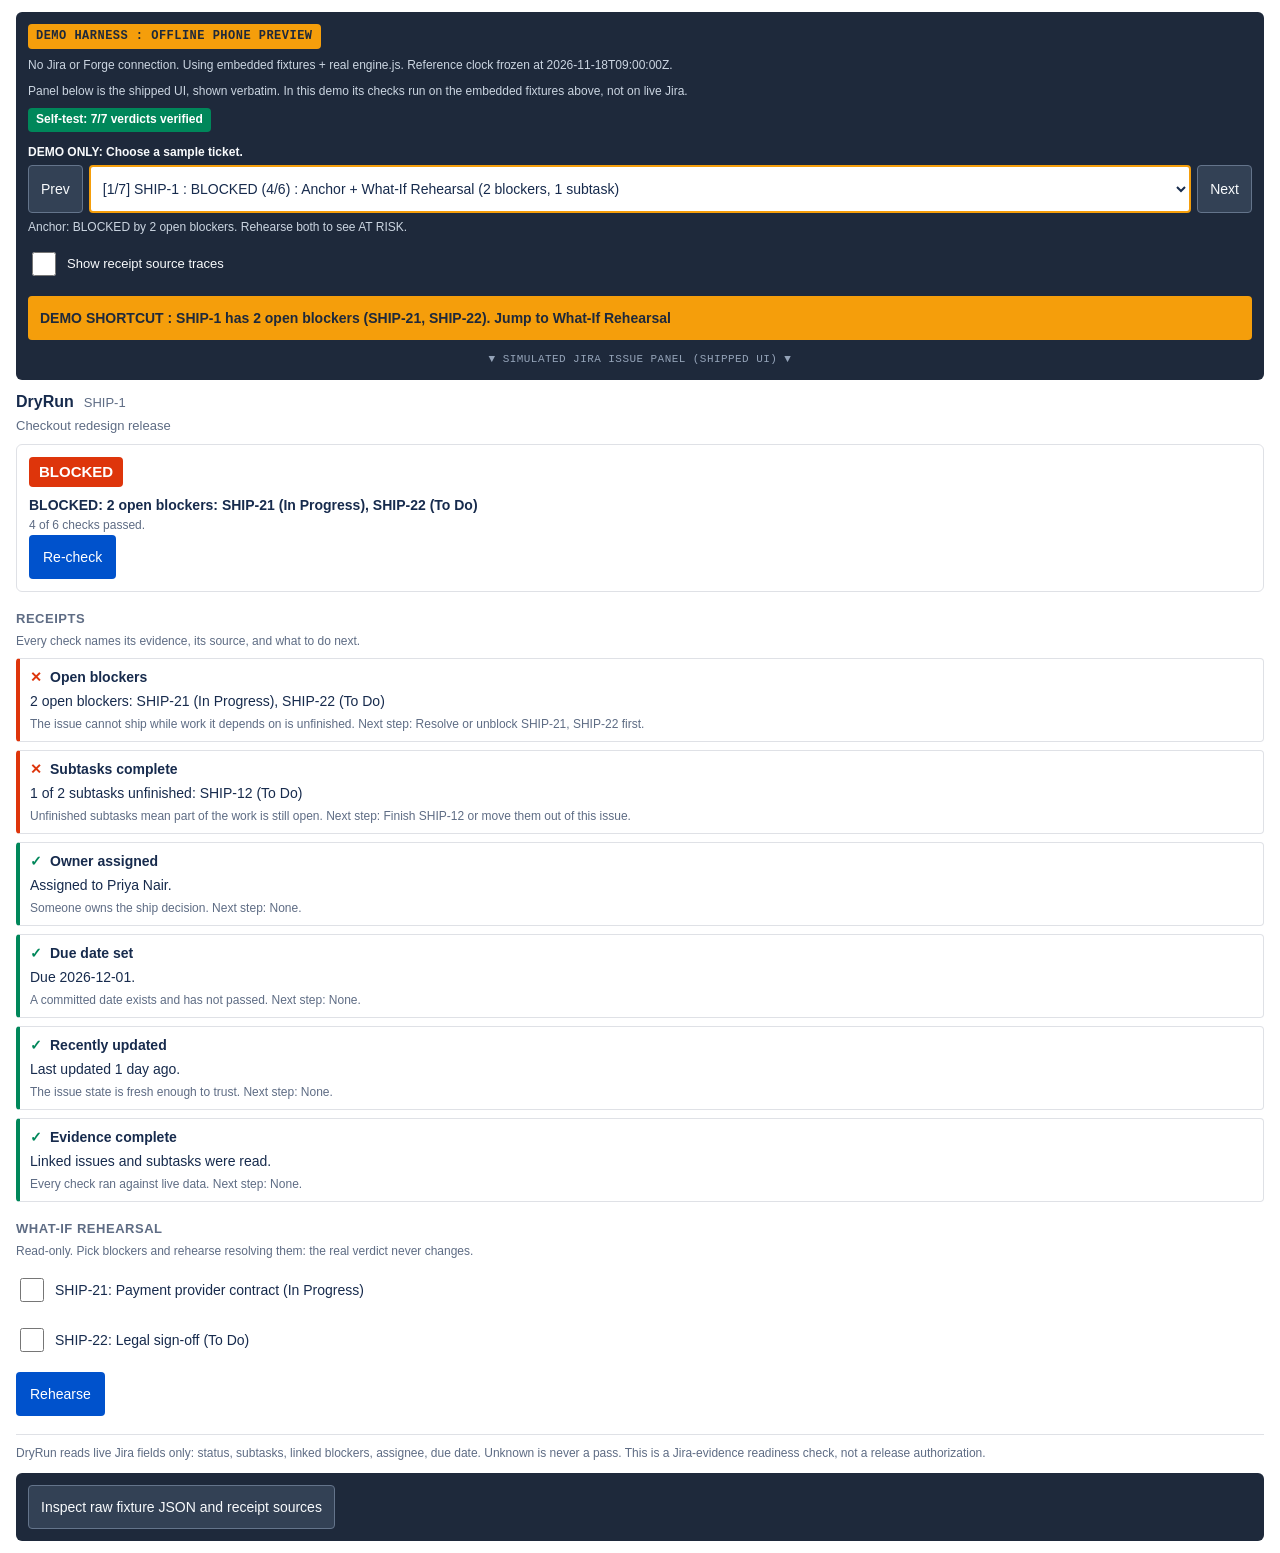
==== commit 97f03226: "C144: fix DryRun demo R1+R2 defects — jump strip hidden-attr fix, 3s amber ring, visible Re-check st" ====
--- a/shipcheck-demo.html
+++ b/shipcheck-demo.html
@@ -90,8 +90,12 @@
 #demo-harness .demo-harness-proof { color: #cbd5e1; font-size: 12px; margin: 6px 0 0; }
 #demo-harness .demo-harness-proof.demo-harness-amber { color: #fbbf24; font-weight: 700; }
 #demo-harness .demo-harness-toggle { display: flex; gap: 8px; align-items: center; min-height: 44px; cursor: pointer; font-size: 13px; color: #f8fafc; margin-top: 6px; }
-#demo-harness .demo-harness-toggle input { width: 20px; height: 20px; }
+#demo-harness .demo-harness-toggle input { width: 24px; height: 24px; }
 #demo-harness button.demo-harness-jump { display: block; width: 100%; min-height: 44px; background: #f59e0b; color: #1e293b; border: 0; border-radius: 4px; padding: 10px 12px; font-size: 14px; font-weight: 700; cursor: pointer; margin-top: 10px; text-align: left; }
+/* Fix for R1#1/R2#1: the display:block above beats the hidden attribute
+   (UA display:none loses to any author display value), so the strip stayed
+   visible with stale text. This rule restores hidden. */
+#demo-harness button.demo-harness-jump[hidden] { display: none; }
 #demo-harness .demo-harness-divider { text-align: center; font-family: ui-monospace, SFMono-Regular, Menlo, monospace; font-size: 11px; letter-spacing: .04em; color: #94a3b8; margin: 12px 0 0; }
 #demo-harness-bottom { background: #1e293b; border-radius: 6px; padding: 12px; margin-top: 10px; }
 #demo-harness-bottom button.demo-harness-btn { min-height: 44px; background: #334155; color: #f8fafc; border: 1px solid #64748b; border-radius: 4px; padding: 7px 12px; font-size: 14px; cursor: pointer; }
@@ -102,15 +106,19 @@
    targets to 44px minimum for phone taps. Panel padding/colours unchanged. */
 #shipcheck-panel-mount button { min-height: 44px; }
 #shipcheck-panel-mount .whatif-item { min-height: 44px; align-items: center; }
-#shipcheck-panel-mount .whatif-item input[type="checkbox"] { width: 20px; height: 20px; flex-shrink: 0; }
-/* Transient highlight ring when the jump strip scrolls to What-if. */
-#shipcheck-panel-mount .demo-harness-highlight { outline: 3px solid #f59e0b; outline-offset: 2px; border-radius: 6px; }
+#shipcheck-panel-mount .whatif-item input[type="checkbox"] { width: 24px; height: 24px; flex-shrink: 0; }
+/* Transient highlight ring when the jump strip scrolls to What-if.
+   4px outline + amber tint + 3s duration (was 3px / 1.5s): R1's ordinary
+   screenshots missed the 1.5s ring, so it now stays visible long enough
+   for a normal screenshot after the tap. */
+#shipcheck-panel-mount .demo-harness-highlight { outline: 4px solid #f59e0b; outline-offset: 2px; border-radius: 6px; background: #fffbeb; }
 </style>
 </head>
 <body>
 <div id="demo-harness">
   <span class="demo-harness-pill">DEMO HARNESS : OFFLINE PHONE PREVIEW</span>
   <p class="demo-harness-meta">No Jira or Forge connection. Using embedded fixtures + real engine.js. Reference clock frozen at 2026-11-18T09:00:00Z.</p>
+  <p class="demo-harness-meta">Panel below is the shipped UI, shown verbatim. In this demo its checks run on the embedded fixtures above, not on live Jira.</p>
   <p class="demo-harness-selftest"><span id="demo-harness-selftest" class="demo-harness-badge">Self-test: running...</span></p>
   <label class="demo-harness-picker-label" for="demo-harness-select">DEMO ONLY: Choose a sample ticket.</label>
   <div class="demo-harness-picker-row">
@@ -774,7 +782,7 @@
   },
   {
     "id": "SCENARIO_4",
-    "label": "[4/7] SHIP-4 : AT RISK : Stale update over 30 days old (2026-10-09)",
+    "label": "[4/7] SHIP-4 : AT RISK (5/6) : Stale update over 30 days old (2026-10-09)",
     "proof": "Stale: last updated 2026-10-09, over 30 days old.",
     "fixtureOnly": false,
     "issue": {
@@ -801,7 +809,7 @@
   },
   {
     "id": "SCENARIO_5",
-    "label": "[5/7] SHIP-5 : AT RISK : Overdue open issue (due 2026-11-01)",
+    "label": "[5/7] SHIP-5 : AT RISK (5/6) : Overdue open issue (due 2026-11-01)",
     "proof": "Overdue: due 2026-11-01, past, not done.",
     "fixtureOnly": false,
     "issue": {
@@ -828,7 +836,7 @@
   },
   {
     "id": "SCENARIO_6",
-    "label": "[6/7] SHIP-6 : BLOCKED : Done issue with open blocker SHIP-22 (Inconsistency)",
+    "label": "[6/7] SHIP-6 : BLOCKED (5/6) : Done issue with open blocker SHIP-22 (Inconsistency)",
     "proof": "Done issue with open blocker SHIP-22. Inconsistency case.",
     "fixtureOnly": false,
     "issue": {
@@ -876,7 +884,7 @@
   },
   {
     "id": "SCENARIO_7",
-    "label": "[7/7] SHIP-4 [FIXTURE ONLY] : INSUFFICIENT EVIDENCE : Missing links and subtasks arrays",
+    "label": "[7/7] SHIP-4 [FIXTURE ONLY] : INSUFFICIENT EVIDENCE (3/6) : Missing links and subtasks arrays",
     "proof": "FIXTURE-ONLY STATE: Omits issuelinks and subtasks keys entirely to prove Rule 6 (Insufficient Evidence). Jira never seeds this shape directly; it tests payload defense.",
     "fixtureOnly": true,
     "issue": {
@@ -1035,6 +1043,7 @@
 function renderJumpStrip(result) {
   const jump = $('demo-harness-jump');
   if (!result || !result.openBlockers || result.openBlockers.length === 0) {
+    txt(jump, '');
     jump.hidden = true;
     return;
   }
@@ -1168,7 +1177,7 @@
     const section = $('whatif-section');
     section.scrollIntoView({ behavior: 'smooth', block: 'center' });
     section.classList.add('demo-harness-highlight');
-    setTimeout(() => section.classList.remove('demo-harness-highlight'), 1500);
+    setTimeout(() => section.classList.remove('demo-harness-highlight'), 3000);
   });
   $('demo-harness-inspector-toggle').addEventListener('click', () => {
     const pre = $('demo-harness-inspector');
@@ -1193,7 +1202,7 @@
       }
       const badge = document.createElement('div');
       badge.className = 'verdict-badge ' + (VERDICT_CLASS[rehearsed.rehearsed.verdict] || '');
-      txt(badge, rehearsed.rehearsed.verdict);
+      txt(badge, rehearsed.rehearsed.verdict + ' ' + rehearsed.rehearsed.checksPassed + '/' + rehearsed.rehearsed.checksTotal);
       out.innerHTML = '';
       out.appendChild(badge);
       const delta = document.createElement('p');
@@ -1210,6 +1219,12 @@
   $('recheck-btn').addEventListener('click', async () => {
     $('recheck-btn').disabled = true;
     $('recheck-btn').textContent = 'Checking…';
+    // Fix for R1#3/R2#3: the mock re-run is synchronous, so without a real
+    // await the "Checking..." label was set and restored inside one task
+    // and never painted. The shipped panel's Forge round-trip is genuinely
+    // async, so a brief visible loading state is faithful, not invented.
+    // Determinism is unchanged: the same frozen data is re-read.
+    await new Promise((resolve) => setTimeout(resolve, 400));
     try {
       await refreshReadiness(activeScenario().issue.key);
     } finally {
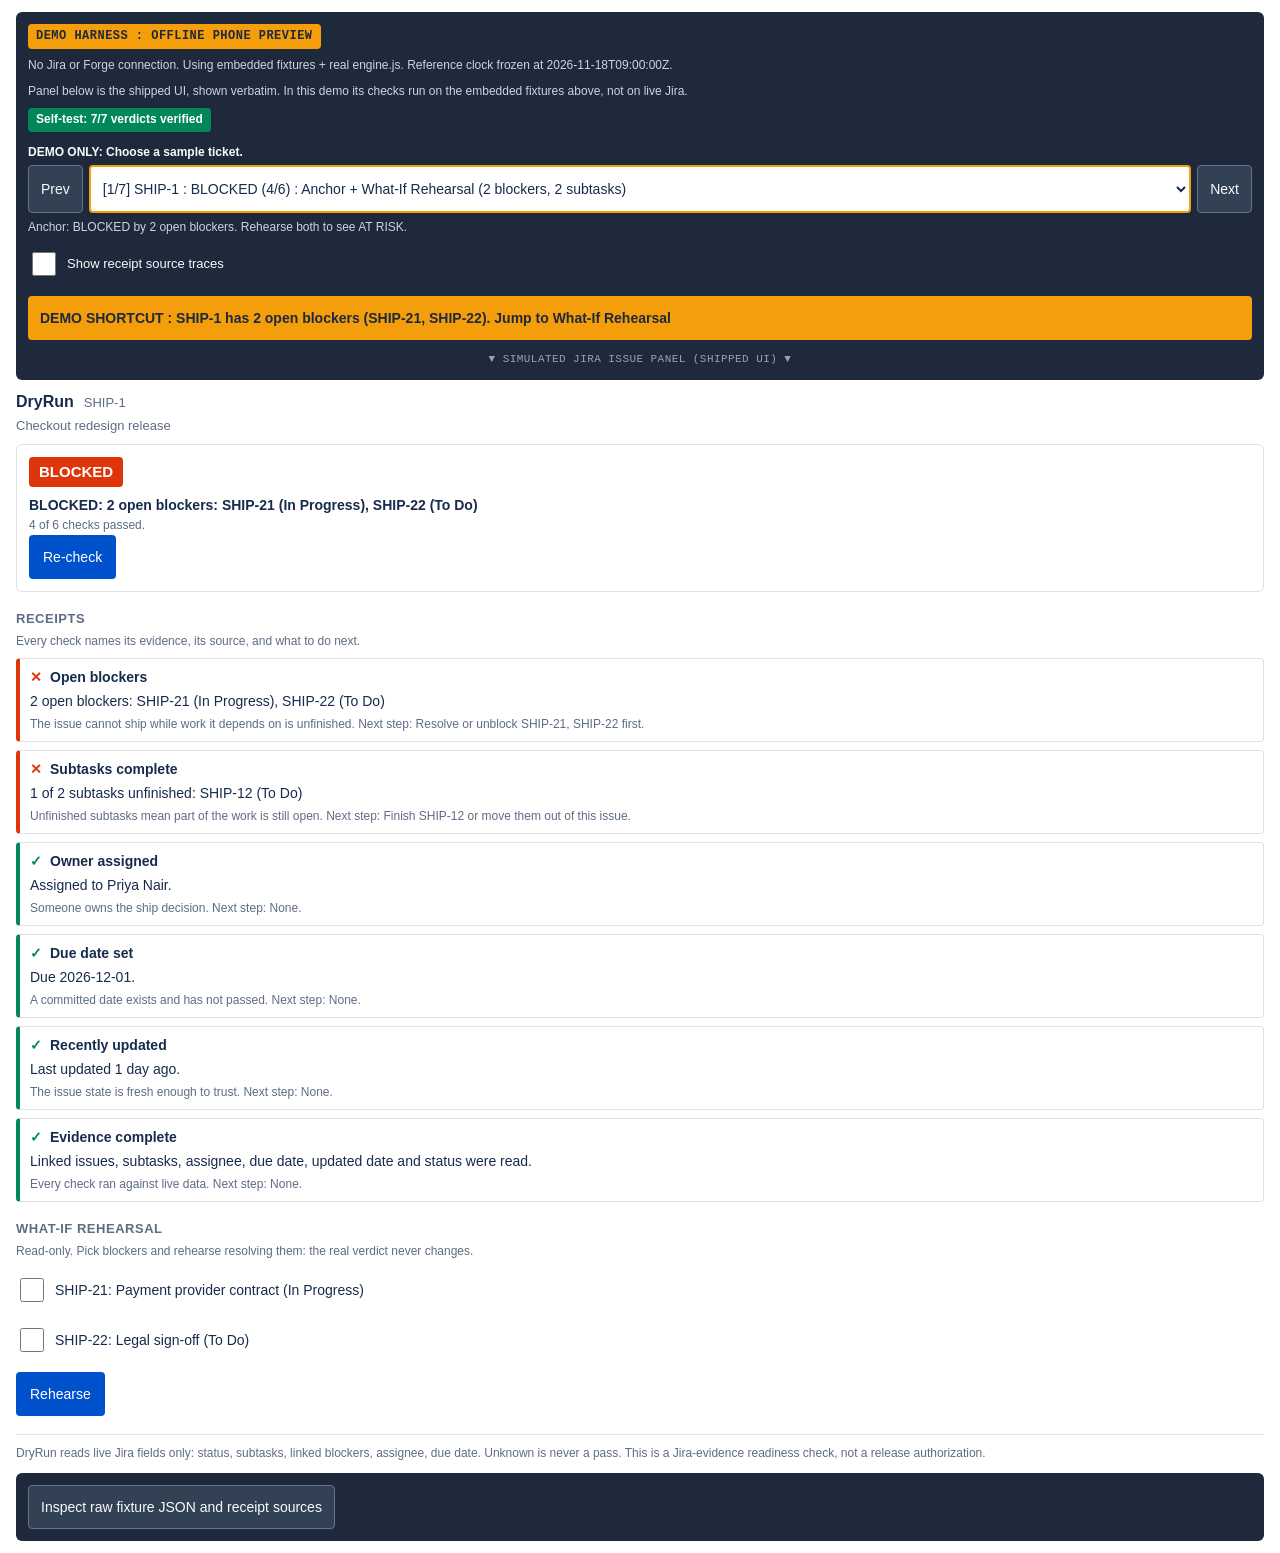
==== commit 13b1ea57: "C144: DryRun demo after adversarial fix pass (GPT+Gemini legs) — unknown-status/omitted-field three-" ====
--- a/shipcheck-demo.html
+++ b/shipcheck-demo.html
@@ -174,6 +174,24 @@
 // DryRun verdict engine — PURE deterministic rules. No Forge imports.
 // The verdict is computed only from live Jira fields. Unknown is never a pass.
 //
+// Pinned rules (adversarial round, 2026-11-18 — see FIX_ADVERSARIAL_2026-11-18.md):
+//   * Unknown is never a pass AND never a fail: data the engine cannot
+//     read surfaces as UNKNOWN, never silently resolved either way.
+//   * Done exemption (Rules 4 and 5 ONLY): a Done issue's due date and
+//     last-update age do not block shipping — the work is finished. The
+//     exemption never covers blockers or subtasks, and the receipts NAME
+//     it exactly when it applies.
+//   * A blocker/subtask status the engine cannot read (no status object,
+//     or neither a statusCategory key nor a name) is UNKNOWN. A name with
+//     no category is readable evidence of not-Done; only the category key
+//     proves Done.
+//   * Omitted field vs explicit null are different: omitted means Jira did
+//     not return the field (unknown); explicit null means the field has no
+//     value (known failure for owner/due date).
+//   * A future `updated` timestamp is invalid evidence (unknown), never
+//     fresh. A YYYY-MM-DD due date must round-trip its calendar
+//     components — 2026-11-31 and 2026-02-30 are unknown, never normalised.
+//
 // Input: a raw Jira issue JSON as returned by GET /rest/api/3/issue/{key}
 //   with fields=summary,status,assignee,duedate,updated,subtasks,issuelinks.
 // Options: { resolveKeys: string[] } — what-if rehearsal: blocker keys
@@ -191,6 +209,19 @@
   return Boolean(status && status.statusCategory && status.statusCategory.key === 'done');
 }
 
+// Three-state status read (adversarial round, D6/D7). 'done' only when the
+// statusCategory key says so — a name alone never proves Done. 'unknown'
+// when there is nothing readable at all (no status object, or neither a
+// category key nor a non-empty name). Anything else readable is 'not-done':
+// a name like "In Progress" is evidence the work is not finished, even
+// without a category.
+function statusState(status) {
+  if (isDone(status)) return 'done';
+  if (status && status.statusCategory && typeof status.statusCategory.key === 'string' && status.statusCategory.key.trim().length > 0) return 'not-done';
+  if (status && typeof status.name === 'string' && status.name.trim().length > 0) return 'not-done';
+  return 'unknown';
+}
+
 function statusName(status) {
   return (status && status.name) || 'Unknown';
 }
@@ -199,35 +230,56 @@
 // on the "Blocks" link type ("is blocked by"), or any link whose inward
 // description says "is blocked by". Outward "blocks" links point the other
 // way (this issue blocks someone else) and are not our blockers.
+// Returns { blockers, unreadable }: an element that cannot be read (null,
+// non-object) makes the check UNKNOWN, never a silent skip and never a
+// throw (stress review R1, B1). A non-array links value is not the
+// extractor's case — the evidence check owns it — so it returns empty here.
 function extractBlockers(issue) {
   const links = (issue.fields && issue.fields.issuelinks) || [];
+  if (!Array.isArray(links)) return { blockers: [], unreadable: false };
   const blockers = [];
   const seen = new Set();
-  for (const link of links) {
+  let unreadable = false;
+  for (let i = 0; i < links.length; i++) {
+    const link = links[i];
+    if (!link || typeof link !== 'object') { unreadable = true; continue; }
     const linked = link.inwardIssue;
     if (!linked) continue;
-    const typeName = (link.type && link.type.name) || '';
+    // link.type may be a bare string ('Blocks') instead of an object (m4).
+    const typeName = (typeof link.type === 'string' ? link.type : (link.type && link.type.name)) || '';
     const inward = (link.type && link.type.inward) || '';
     const blocksUs = typeName === 'Blocks' || inward === 'is blocked by';
     if (!blocksUs) continue;
-    if (seen.has(linked.key)) continue;
-    seen.add(linked.key);
+    // Dedup on the key; a missing key falls back to the element index, so
+    // two key-less blockers count as two instead of collapsing to one (m3).
+    const dedupKey = linked.key || `__nokey_${i}`;
+    if (seen.has(dedupKey)) continue;
+    seen.add(dedupKey);
     blockers.push({
       key: linked.key,
       summary: (linked.fields && linked.fields.summary) || '',
       status: (linked.fields && linked.fields.status) || null,
     });
   }
-  return blockers;
-}
-
+  return { blockers, unreadable };
+}
+
+// Returns { subtasks, unreadable }: same unreadable-element contract as
+// extractBlockers (stress review R1, B1).
 function extractSubtasks(issue) {
   const subs = (issue.fields && issue.fields.subtasks) || [];
-  return subs.map((s) => ({
-    key: s.key,
-    summary: (s.fields && s.fields.summary) || '',
-    status: (s.fields && s.fields.status) || null,
-  }));
+  if (!Array.isArray(subs)) return { subtasks: [], unreadable: false };
+  const subtasks = [];
+  let unreadable = false;
+  for (const s of subs) {
+    if (!s || typeof s !== 'object') { unreadable = true; continue; }
+    subtasks.push({
+      key: s.key,
+      summary: (s.fields && s.fields.summary) || '',
+      status: (s.fields && s.fields.status) || null,
+    });
+  }
+  return { subtasks, unreadable };
 }
 
 function daysSince(isoDate, now) {
@@ -237,12 +289,55 @@
   return Math.floor(ms / (1000 * 60 * 60 * 24));
 }
 
+// A field names somebody if it is a string with non-whitespace content, or
+// a finite number (defensive — real Jira ids are strings, but a numeric id
+// still identifies someone). Whitespace-only strings do NOT identify, and a
+// non-string value must never crash a trim (stress review R1, M1).
+function identifies(value) {
+  if (typeof value === 'string') return value.trim().length > 0;
+  return typeof value === 'number' && Number.isFinite(value);
+}
+
+function assigneeIdentified(assignee) {
+  return Boolean(
+    assignee &&
+    (identifies(assignee.displayName) || identifies(assignee.name) || identifies(assignee.accountId)),
+  );
+}
+
+// The display form of the first identifying field, trimmed — so a receipt
+// can never again read "Assigned to    ".
+function assigneeDisplayName(assignee) {
+  for (const field of [assignee.displayName, assignee.name, assignee.accountId]) {
+    if (typeof field === 'string' && field.trim().length > 0) return field.trim();
+    if (typeof field === 'number' && Number.isFinite(field)) return String(field);
+  }
+  return '';
+}
+
 // A due date means "due by end of that day", not "due at midnight when the
 // day starts" — an issue due today is not overdue at 09:00.
-function dueDateEndsBeforeNow(dueDate, now) {
+// Returns the end-of-day timestamp in ms, or null when the date string
+// cannot be read as a date at all (garbage in is unknown, never a pass).
+// A YYYY-MM-DD string must round-trip its calendar components: JS Date
+// silently normalises 2026-11-31 to Dec 1 and 2026-02-30 to Mar 2, so those
+// are rejected here instead of being read as real dates (adversarial
+// round, D5). Non-date-only strings keep the Date-parse path (NaN -> null).
+function dueDateEndMs(dueDate) {
+  if (typeof dueDate === 'string') {
+    const m = /^(\d{4})-(\d{2})-(\d{2})$/.exec(dueDate);
+    if (m) {
+      const y = Number(m[1]);
+      const mo = Number(m[2]);
+      const d = Number(m[3]);
+      const built = new Date(Date.UTC(y, mo - 1, d));
+      if (built.getUTCFullYear() !== y || built.getUTCMonth() !== mo - 1 || built.getUTCDate() !== d) return null;
+      return built.getTime() + (24 * 60 * 60 * 1000 - 1);
+    }
+  }
   const end = new Date(dueDate + 'T23:59:59.999Z').getTime();
-  if (Number.isNaN(end)) return false;
-  return end < now.getTime();
+  if (Number.isNaN(end)) return null;
+  return end;
 }
 
 function evaluateIssue(issue, options = {}) {
@@ -252,42 +347,87 @@
   const fields = (issue && issue.fields) || null;
 
   // --- Evidence completeness: if the issue body itself is missing, we know
-  // nothing. Unknown is never a pass.
+  // nothing. Unknown is never a pass. The count stays six: all six checks
+  // are unknown, not one (adversarial round, D14 — a missing body used to
+  // read 0/1).
   if (!fields) {
-    receipts.push({
-      id: 'evidence-complete',
-      check: 'Evidence complete',
-      result: 'unknown',
-      severity: 'risk',
-      evidence: 'No issue data returned from Jira.',
-      reason: 'DryRun could not read the issue, so no readiness claim can be made.',
-      source: { type: 'issue', key: (issue && issue.key) || 'unknown' },
-      nextStep: 'Re-open the issue and retry. If it persists, check app permissions.',
-    });
+    for (const [id, check] of [
+      ['open-blockers', 'Open blockers'],
+      ['subtasks-complete', 'Subtasks complete'],
+      ['assignee-set', 'Owner assigned'],
+      ['due-date', 'Due date set'],
+      ['freshness', 'Recently updated'],
+      ['evidence-complete', 'Evidence complete'],
+    ]) {
+      receipts.push({
+        id,
+        check,
+        result: 'unknown',
+        severity: id === 'open-blockers' ? 'blocker' : 'risk',
+        evidence: 'No issue data returned from Jira.',
+        reason: 'DryRun could not read the issue, so no readiness claim can be made.',
+        source: { type: 'issue', key: (issue && issue.key) || 'unknown' },
+        nextStep: 'Re-open the issue and retry. If it persists, check app permissions.',
+      });
+    }
     return finish('INSUFFICIENT EVIDENCE', receipts);
   }
 
   const issueStatus = fields.status || null;
   const done = isDone(issueStatus);
-  const blockers = extractBlockers(issue);
+  const { blockers, unreadable: blockersUnreadable } = extractBlockers(issue);
+  // Only a blocker whose status is READABLY not-Done is open. A blocker
+  // with an unreadable status is unknown data, never an open blocker and
+  // never a resolved one (adversarial round, D6).
+  const blockersUnknownStatus = blockers.some((b) => statusState(b.status) === 'unknown');
   const openBlockers = blockers.filter(
-    (b) => !isDone(b.status) && !resolveKeys.has(b.key),
+    (b) => statusState(b.status) === 'not-done' && !resolveKeys.has(b.key),
   );
   const resolvedByRehearsal = blockers.filter(
-    (b) => !isDone(b.status) && resolveKeys.has(b.key),
+    (b) => statusState(b.status) === 'not-done' && resolveKeys.has(b.key),
   );
-  const subtasks = extractSubtasks(issue);
-  const incompleteSubtasks = subtasks.filter((s) => !isDone(s.status));
-  const assignee = fields.assignee || null;
-  const dueDate = fields.duedate || null;
+  const { subtasks, unreadable: subtasksUnreadable } = extractSubtasks(issue);
+  // Same three-state read for subtasks (adversarial round, D7): an
+  // unreadable status is unknown, never unfinished.
+  const subtasksUnknownStatus = subtasks.some((s) => statusState(s.status) === 'unknown');
+  const incompleteSubtasks = subtasks.filter((s) => statusState(s.status) === 'not-done');
+  // Omitted vs explicit null (adversarial round, D8/D9): a missing key means
+  // Jira did not return the field at all (unknown); an explicit null is a
+  // field with no value (known failure). The undefined guard is for JS
+  // callers — Jira JSON never carries explicit undefined.
+  const hasAssignee = 'assignee' in fields && fields.assignee !== undefined;
+  const assignee = hasAssignee ? fields.assignee : null;
+  const hasDueDate = 'duedate' in fields && fields.duedate !== undefined;
+  const dueDate = hasDueDate ? fields.duedate : null;
+  // Freshness decision is an EXACT-ms comparison (see Rule 5): "more than 30
+  // days ago" means now - updated > 30 * 24h, not whole days (rule
+  // clarification 2026-11-18, stress review R1 B2). daysSince survives only
+  // as display text ("Last updated N days ago").
+  const updatedMs = fields.updated ? new Date(fields.updated).getTime() : NaN;
   const updatedDays = daysSince(fields.updated, now);
 
   // Evidence shape check: subtasks / links must be present as arrays. If the
   // API shape changes and they come back undefined, say so instead of
-  // treating absence as "none".
+  // treating absence as "none". Adversarial round, D11: the check covers
+  // ALL required fields, not just the two arrays — a field whose null-ness
+  // is already given a distinct meaning by its own rule (null assignee is
+  // Rule 3's known failure, null duedate is Rule 4's, null updated is Rule
+  // 5's unknown) counts as present; a field whose null-ness is silently
+  // absorbed (status — isDone(null) is just false) counts as absent, because
+  // this check is the only place a missing status surfaces.
   const linksPresent = Array.isArray(fields.issuelinks);
   const subtasksPresent = Array.isArray(fields.subtasks);
-  const evidenceComplete = linksPresent && subtasksPresent;
+  const statusPresent = fields.status != null;
+  const evidenceComplete = linksPresent && subtasksPresent && hasAssignee &&
+    hasDueDate && ('updated' in fields && fields.updated !== undefined) && statusPresent;
+  const evidenceMissing = [
+    !linksPresent ? 'linked issues' : null,
+    !subtasksPresent ? 'subtasks' : null,
+    !hasAssignee ? 'assignee' : null,
+    !hasDueDate ? 'due date' : null,
+    !('updated' in fields && fields.updated !== undefined) ? 'updated date' : null,
+    !statusPresent ? 'status' : null,
+  ].filter(Boolean);
 
   // --- Rule 1: open blockers (severity: blocker)
   // If Jira did not return links at all, this check is unknown — absence of
@@ -303,6 +443,33 @@
       source: { type: 'issue', key: issue.key },
       nextStep: 'Retry the check. If it persists, check app permissions.',
     });
+  } else if (blockersUnreadable) {
+    // A linked-issue entry that cannot be read is unknown data, not
+    // evidence of no blocker (stress review R1, B1).
+    receipts.push({
+      id: 'open-blockers',
+      check: 'Open blockers',
+      result: 'unknown',
+      severity: 'blocker',
+      evidence: 'A linked issue entry could not be read.',
+      reason: 'Blockers cannot be checked when a linked-issue entry is unreadable.',
+      source: { type: 'issue', key: issue.key },
+      nextStep: 'Retry the check. If it persists, check the data returned by Jira.',
+    });
+  } else if (blockersUnknownStatus) {
+    // A blocker whose status cannot be read is unknown data: DryRun cannot
+    // tell whether it is open, so it cannot call it open (adversarial
+    // round, D6). Unknown is never a fail either.
+    receipts.push({
+      id: 'open-blockers',
+      check: 'Open blockers',
+      result: 'unknown',
+      severity: 'blocker',
+      evidence: 'A linked blocker has no readable status.',
+      reason: 'Blockers cannot be checked when a linked blocker status is unreadable.',
+      source: { type: 'issue', key: issue.key },
+      nextStep: 'Retry the check. If it persists, check the data returned by Jira.',
+    });
   } else if (openBlockers.length > 0) {
     receipts.push({
       id: 'open-blockers',
@@ -310,10 +477,10 @@
       result: 'fail',
       severity: 'blocker',
       evidence: `${openBlockers.length} open blocker${openBlockers.length === 1 ? '' : 's'}: ` +
-        openBlockers.map((b) => `${b.key} (${statusName(b.status)})`).join(', '),
+        openBlockers.map((b) => `${b.key || '(no key)'} (${statusName(b.status)})`).join(', '),
       reason: 'The issue cannot ship while work it depends on is unfinished.',
       source: { type: 'link', key: openBlockers[0].key, summary: openBlockers[0].summary },
-      nextStep: `Resolve or unblock ${openBlockers.map((b) => b.key).join(', ')} first.`,
+      nextStep: `Resolve or unblock ${openBlockers.map((b) => b.key || '(no key)').join(', ')} first.`,
     });
   } else {
     receipts.push({
@@ -342,6 +509,32 @@
       source: { type: 'issue', key: issue.key },
       nextStep: 'Retry the check. If it persists, check app permissions.',
     });
+  } else if (subtasksUnreadable) {
+    // A subtask entry that cannot be read is unknown data (stress review
+    // R1, B1).
+    receipts.push({
+      id: 'subtasks-complete',
+      check: 'Subtasks complete',
+      result: 'unknown',
+      severity: 'risk',
+      evidence: 'A subtask entry could not be read.',
+      reason: 'Sub-work cannot be checked when a subtask entry is unreadable.',
+      source: { type: 'issue', key: issue.key },
+      nextStep: 'Retry the check. If it persists, check the data returned by Jira.',
+    });
+  } else if (subtasksUnknownStatus) {
+    // A subtask whose status cannot be read is unknown data, never
+    // unfinished (adversarial round, D7).
+    receipts.push({
+      id: 'subtasks-complete',
+      check: 'Subtasks complete',
+      result: 'unknown',
+      severity: 'risk',
+      evidence: 'A subtask has no readable status.',
+      reason: 'Sub-work cannot be checked when a subtask status is unreadable.',
+      source: { type: 'issue', key: issue.key },
+      nextStep: 'Retry the check. If it persists, check the data returned by Jira.',
+    });
   } else if (incompleteSubtasks.length > 0) {
     receipts.push({
       id: 'subtasks-complete',
@@ -349,10 +542,10 @@
       result: 'fail',
       severity: 'risk',
       evidence: `${incompleteSubtasks.length} of ${subtasks.length} subtask${subtasks.length === 1 ? '' : 's'} unfinished: ` +
-        incompleteSubtasks.map((s) => `${s.key} (${statusName(s.status)})`).join(', '),
+        incompleteSubtasks.map((s) => `${s.key || '(no key)'} (${statusName(s.status)})`).join(', '),
       reason: 'Unfinished subtasks mean part of the work is still open.',
       source: { type: 'subtask', key: incompleteSubtasks[0].key, summary: incompleteSubtasks[0].summary },
-      nextStep: `Finish ${incompleteSubtasks.map((s) => s.key).join(', ')} or move them out of this issue.`,
+      nextStep: `Finish ${incompleteSubtasks.map((s) => s.key || '(no key)').join(', ')} or move them out of this issue.`,
     });
   } else {
     receipts.push({
@@ -370,7 +563,25 @@
   }
 
   // --- Rule 3: assignee set
-  if (!assignee) {
+  // An assignee object with no identifying field (no displayName, name or
+  // accountId) names nobody — it is not an owner. The receipt used to read
+  // "Assigned to undefined" and still pass; that was a bug (stress test
+  // 2026-11-18, E30/E32/R17). Whitespace-only identifying fields name
+  // nobody either (stress review R1, M1) — the fields are trimmed.
+  // Omitted (Jira did not return the field) is unknown; explicit null is a
+  // known failure (adversarial round, D9).
+  if (!hasAssignee) {
+    receipts.push({
+      id: 'assignee-set',
+      check: 'Owner assigned',
+      result: 'unknown',
+      severity: 'risk',
+      evidence: 'Assignee was not returned by Jira.',
+      reason: 'Ownership cannot be checked without the assignee field.',
+      source: { type: 'field', key: issue.key, field: 'assignee' },
+      nextStep: 'Retry the check. If it persists, check app permissions.',
+    });
+  } else if (!assigneeIdentified(assignee)) {
     receipts.push({
       id: 'assignee-set',
       check: 'Owner assigned',
@@ -387,7 +598,7 @@
       check: 'Owner assigned',
       result: 'pass',
       severity: 'risk',
-      evidence: `Assigned to ${assignee.displayName || assignee.name || assignee.accountId}.`,
+      evidence: `Assigned to ${assigneeDisplayName(assignee)}.`,
       reason: 'Someone owns the ship decision.',
       source: { type: 'field', key: issue.key, field: 'assignee' },
       nextStep: 'None.',
@@ -395,7 +606,20 @@
   }
 
   // --- Rule 4: due date
-  if (!dueDate) {
+  // Omitted (Jira did not return the field) is unknown; explicit null is a
+  // known failure — no due date (adversarial round, D8).
+  if (!hasDueDate) {
+    receipts.push({
+      id: 'due-date',
+      check: 'Due date set',
+      result: 'unknown',
+      severity: 'risk',
+      evidence: 'Due date was not returned by Jira.',
+      reason: 'The due date cannot be checked without the duedate field.',
+      source: { type: 'field', key: issue.key, field: 'duedate' },
+      nextStep: 'Retry the check. If it persists, check app permissions.',
+    });
+  } else if (!dueDate) {
     receipts.push({
       id: 'due-date',
       check: 'Due date set',
@@ -406,7 +630,21 @@
       source: { type: 'field', key: issue.key, field: 'duedate' },
       nextStep: 'Set a due date.',
     });
-  } else if (!done && dueDateEndsBeforeNow(dueDate, now)) {
+  } else if (dueDateEndMs(dueDate) === null) {
+    // A due-date string that cannot be read as a date is unknown data, not
+    // evidence of a date. Unknown is never a pass (stress test 2026-11-18:
+    // "not-a-date", "2026-13-01", "TBD" all used to pass this check).
+    receipts.push({
+      id: 'due-date',
+      check: 'Due date set',
+      result: 'unknown',
+      severity: 'risk',
+      evidence: `Due date "${dueDate}" could not be read as a date.`,
+      reason: 'The due date cannot be checked without a readable date.',
+      source: { type: 'field', key: issue.key, field: 'duedate' },
+      nextStep: 'Fix the due date on the issue and retry.',
+    });
+  } else if (!done && dueDateEndMs(dueDate) < now.getTime()) {
     receipts.push({
       id: 'due-date',
       check: 'Due date set',
@@ -417,6 +655,20 @@
       source: { type: 'field', key: issue.key, field: 'duedate' },
       nextStep: 'Re-plan the date or close the remaining work.',
     });
+  } else if (done && dueDateEndMs(dueDate) < now.getTime()) {
+    // Done exemption, named (adversarial round, D3): the work is finished,
+    // so a past due date no longer blocks shipping. The exemption covers
+    // Rules 4 and 5 only — never blockers or subtasks.
+    receipts.push({
+      id: 'due-date',
+      check: 'Due date set',
+      result: 'pass',
+      severity: 'risk',
+      evidence: `Due ${dueDate} (past). Done, so the due date no longer blocks shipping.`,
+      reason: 'The work is finished; a past due date is not a ship risk.',
+      source: { type: 'field', key: issue.key, field: 'duedate' },
+      nextStep: 'None.',
+    });
   } else {
     receipts.push({
       id: 'due-date',
@@ -432,7 +684,14 @@
 
   // --- Rule 5: freshness (stale evidence)
   // A missing updated date is unknown, not fresh — unknown is never a pass.
-  if (updatedDays === null) {
+  // "More than 30 days ago" is an EXACT-ms comparison (now - updated >
+  // 30 * 24h), not whole days: a ticket updated 30 days 23 hours ago IS
+  // stale. Rule clarification 2026-11-18 (stress review R1, B2) — no
+  // document pins whole-day flooring; the spec's own words are
+  // "Updated > 30 days ago". The floored day count is display text only.
+  // A future updated date is invalid evidence (unknown), never fresh
+  // (adversarial round, D2 — a ticket "updated tomorrow" used to pass).
+  if (Number.isNaN(updatedMs)) {
     receipts.push({
       id: 'freshness',
       check: 'Recently updated',
@@ -443,7 +702,18 @@
       source: { type: 'field', key: issue.key, field: 'updated' },
       nextStep: 'Retry the check. If it persists, check app permissions.',
     });
-  } else if (!done && updatedDays > STALE_DAYS) {
+  } else if (updatedMs > now.getTime()) {
+    receipts.push({
+      id: 'freshness',
+      check: 'Recently updated',
+      result: 'unknown',
+      severity: 'risk',
+      evidence: `Updated date ${fields.updated} is in the future.`,
+      reason: 'A future updated date is invalid evidence — clock drift or bad data — not proof the issue is fresh.',
+      source: { type: 'field', key: issue.key, field: 'updated' },
+      nextStep: 'Retry the check. If it persists, check the data returned by Jira.',
+    });
+  } else if (!done && now.getTime() - updatedMs > STALE_DAYS * 24 * 60 * 60 * 1000) {
     receipts.push({
       id: 'freshness',
       check: 'Recently updated',
@@ -454,6 +724,19 @@
       source: { type: 'field', key: issue.key, field: 'updated' },
       nextStep: 'Confirm the issue state with the owner.',
     });
+  } else if (done && now.getTime() - updatedMs > STALE_DAYS * 24 * 60 * 60 * 1000) {
+    // Done exemption, named (adversarial round, D3): the work is finished,
+    // so the last-update age no longer blocks shipping.
+    receipts.push({
+      id: 'freshness',
+      check: 'Recently updated',
+      result: 'pass',
+      severity: 'risk',
+      evidence: `Last updated ${updatedDays} days ago. Done, so staleness no longer blocks shipping.`,
+      reason: 'The work is finished; the last-update age is not a ship risk.',
+      source: { type: 'field', key: issue.key, field: 'updated' },
+      nextStep: 'None.',
+    });
   } else {
     receipts.push({
       id: 'freshness',
@@ -474,10 +757,7 @@
       check: 'Evidence complete',
       result: 'unknown',
       severity: 'risk',
-      evidence: `Jira did not return ${[
-        !linksPresent ? 'linked issues' : null,
-        !subtasksPresent ? 'subtasks' : null,
-      ].filter(Boolean).join(' and ')}.`,
+      evidence: `Jira did not return ${evidenceMissing.join(', ')}.`,
       reason: 'Missing evidence cannot be treated as passing evidence.',
       source: { type: 'issue', key: issue.key },
       nextStep: 'Retry the check. If it persists, check app permissions.',
@@ -488,7 +768,7 @@
       check: 'Evidence complete',
       result: 'pass',
       severity: 'info',
-      evidence: 'Linked issues and subtasks were read.',
+      evidence: 'Linked issues, subtasks, assignee, due date, updated date and status were read.',
       reason: 'Every check ran against live data.',
       source: { type: 'issue', key: issue.key },
       nextStep: 'None.',
@@ -539,19 +819,63 @@
 }
 
 // Human-readable delta between a real verdict and a rehearsed one.
+// Adversarial round, D12: unknown receipts are counted separately from
+// failing ones — the delta must NEVER claim "All checks would pass" while
+// any check is still unknown.
 function summarizeDelta(real, hypo, resolveKeys) {
+  const keys = resolveKeys || [];
   if (real.verdict === hypo.verdict) {
-    return `Resolving ${resolveKeys.join(', ')} would NOT change the verdict — it stays ${real.verdict}. ` +
+    return `Resolving ${keys.join(', ')} would NOT change the verdict — it stays ${real.verdict}. ` +
       `${hypo.checksPassed - real.checksPassed} more check(s) would pass.`;
   }
   const remaining = hypo.receipts.filter((r) => r.result === 'fail');
-  return `Resolving ${resolveKeys.join(', ')} would move the verdict from ${real.verdict} to ${hypo.verdict}.` +
-    (remaining.length > 0
-      ? ` Still failing: ${remaining.map((r) => r.check.toLowerCase()).join(', ')}.`
-      : ' All checks would pass.');
-}
-
-module.exports = { evaluateIssue, summarizeDelta, STALE_DAYS };
+  const stillUnknown = hypo.receipts.filter((r) => r.result === 'unknown');
+  let out = `Resolving ${keys.join(', ')} would move the verdict from ${real.verdict} to ${hypo.verdict}.`;
+  if (remaining.length > 0) {
+    out += ` Still failing: ${remaining.map((r) => r.check.toLowerCase()).join(', ')}.`;
+  }
+  if (stillUnknown.length > 0) {
+    out += ` Still unknown: ${stillUnknown.map((r) => r.check.toLowerCase()).join(', ')}. DryRun cannot claim the remaining checks pass.`;
+  }
+  if (remaining.length === 0 && stillUnknown.length === 0) {
+    out += ' All checks would pass.';
+  }
+  return out;
+}
+
+// Validate a rehearsal's resolveKeys against the issue's real blockers
+// (adversarial round, D13). The UI only offers open blockers, but the
+// resolver accepts arbitrary keys — a forged or stale call must get a clear
+// error instead of a silent no-op. Returns { ok: true } or
+// { ok: false, error }. evaluateIssue itself stays pure and does not
+// validate (it has no error channel); both routes that accept resolveKeys
+// call this first.
+function validateResolveKeys(issue, resolveKeys) {
+  const issueKey = (issue && issue.key) || 'unknown';
+  if (!Array.isArray(resolveKeys) || resolveKeys.length === 0) {
+    return { ok: false, error: 'Pick at least one blocker to rehearse resolving.' };
+  }
+  const { blockers } = extractBlockers(issue);
+  for (const key of resolveKeys) {
+    if (typeof key !== 'string' || key.length === 0) {
+      return { ok: false, error: `${String(key)} is not an open blocker of ${issueKey}.` };
+    }
+    const match = blockers.find((b) => b.key === key);
+    if (!match) {
+      return { ok: false, error: `${key} is not an open blocker of ${issueKey}.` };
+    }
+    const state = statusState(match.status);
+    if (state === 'done') {
+      return { ok: false, error: `${key} is already Done; there is nothing to rehearse resolving.` };
+    }
+    if (state === 'unknown') {
+      return { ok: false, error: `${key} has no readable status, so DryRun cannot tell whether it is open.` };
+    }
+  }
+  return { ok: true };
+}
+
+module.exports = { evaluateIssue, summarizeDelta, validateResolveKeys, statusState, STALE_DAYS };
 </script>
 <script>
 /* ShipCheck demo app. Port of static/shipcheck-panel/index.js render logic;
@@ -561,6 +885,7 @@
 const Engine = module.exports;
 const evalIssue = Engine.evaluateIssue;
 const summarizeDeltaFn = Engine.summarizeDelta;
+const validateResolveKeysFn = Engine.validateResolveKeys;
 
 const $ = (id) => document.getElementById(id);
 const txt = (el, s) => { el.textContent = sanitizeDisplay(s); };
@@ -588,7 +913,7 @@
 const SCENARIOS = [
   {
     "id": "SCENARIO_1",
-    "label": "[1/7] SHIP-1 : BLOCKED (4/6) : Anchor + What-If Rehearsal (2 blockers, 1 subtask)",
+    "label": "[1/7] SHIP-1 : BLOCKED (4/6) : Anchor + What-If Rehearsal (2 blockers, 2 subtasks)",
     "proof": "Anchor: BLOCKED by 2 open blockers. Rehearse both to see AT RISK.",
     "fixtureOnly": false,
     "issue": {
@@ -884,7 +1209,7 @@
   },
   {
     "id": "SCENARIO_7",
-    "label": "[7/7] SHIP-4 [FIXTURE ONLY] : INSUFFICIENT EVIDENCE (3/6) : Missing links and subtasks arrays",
+    "label": "[7/7] SHIP-4 [FIXTURE ONLY — missing arrays]: INSUFFICIENT EVIDENCE (3/6)",
     "proof": "FIXTURE-ONLY STATE: Omits issuelinks and subtasks keys entirely to prove Rule 6 (Insufficient Evidence). Jira never seeds this shape directly; it tests payload defense.",
     "fixtureOnly": true,
     "issue": {
@@ -923,6 +1248,7 @@
 const mockStore = {};
 let activeScenarioId = 'SCENARIO_1';
 let lastResult = null;
+let lastSelfTestFailures = [];
 let showSources = false;
 
 function activeScenario() {
@@ -957,6 +1283,12 @@
     const issue = mockStore[issueKey];
     if (!issue) {
       return { ok: false, error: 'Could not read ' + issueKey + ' from Jira (no fixture bound).' };
+    }
+    // D13 (adversarial round): same validation as the Forge route — a
+    // rehearsed key must be a real open blocker, never a silent no-op.
+    const check = validateResolveKeysFn(issue, resolveKeys);
+    if (!check.ok) {
+      return { ok: false, error: check.error };
     }
     const real = evalIssue(issue, { now: FROZEN_NOW });
     const hypo = evalIssue(issue, { now: FROZEN_NOW, resolveKeys });
@@ -1058,7 +1390,11 @@
   if (pre.hidden) return;
   const sc = activeScenario();
   const sources = (lastResult ? lastResult.receipts : []).map((r) => ({ check: r.check, result: r.result, source: r.source }));
-  pre.textContent = JSON.stringify({ scenario: sc.id, issue: sc.issue, receiptSources: sources }, null, 2);
+  // D15 (adversarial round): boot self-test failures are shown here, not
+  // just in console.warn() — the inspector is the visible diagnostic.
+  const out = { scenario: sc.id, issue: sc.issue, receiptSources: sources };
+  if (lastSelfTestFailures.length > 0) out.selfTestFailures = lastSelfTestFailures;
+  pre.textContent = JSON.stringify(out, null, 2);
 }
 
 function showError(message) {
@@ -1106,7 +1442,10 @@
   txt(proof, sc.proof);
   proof.classList.toggle('demo-harness-amber', !!sc.fixtureOnly);
   $('rehearsal').classList.add('hidden');
-  $('demo-harness-inspector').hidden = true;
+  // D15: when the boot self-test failed, the inspector stays open so the
+  // failure details are visible without a toggle click (bindScenario runs
+  // after the self-test, so an unconditional hide here would undo it).
+  $('demo-harness-inspector').hidden = lastSelfTestFailures.length === 0;
 }
 
 async function loadScenario(id) {
@@ -1119,7 +1458,7 @@
 async function runBootSelfTest() {
   const badge = $('demo-harness-selftest');
   let passed = 0;
-  const total = 8;
+  const total = 9;
   const failures = [];
   for (const sc of SCENARIOS) {
     mockStore[sc.issue.key] = sc.issue;
@@ -1139,12 +1478,26 @@
   } else {
     failures.push('rehearsal SHIP-1: expected AT RISK with BLOCKED to AT RISK delta');
   }
+  // Rehearsal check: SHIP-6 is Done with a past due date and one open
+  // blocker — resolving the blocker must land READY 6/6, because the
+  // Done exemption passes the due-date check (adversarial round, D3).
+  const reh6 = await invoke('rehearseWhatIf', { issueKey: 'SHIP-6', resolveKeys: ['SHIP-22'] });
+  if (reh6.ok && reh6.rehearsed.verdict === 'READY' && reh6.rehearsed.checksPassed === 6 && reh6.delta.indexOf('BLOCKED to READY') !== -1 && reh6.delta.indexOf('All checks would pass') !== -1) {
+    passed++;
+  } else {
+    failures.push('rehearsal SHIP-6: expected READY 6/6 with BLOCKED to READY delta, got ' + (reh6.ok ? reh6.rehearsed.verdict + ' ' + reh6.rehearsed.checksPassed + '/' + reh6.rehearsed.checksTotal : 'error ' + (reh6.error || '')));
+  }
   if (failures.length === 0) {
     txt(badge, 'Self-test: 7/7 verdicts verified');
   } else {
     badge.classList.add('demo-harness-fail');
     txt(badge, 'Self-test: FAILED (' + passed + '/' + total + ' checks passed). See inspector.');
     console.warn('ShipCheck demo self-test failures:', failures);
+    // D15: failures are shown in the inspector on the page, and the
+    // inspector opens itself — a console-only warning is not a diagnostic.
+    lastSelfTestFailures = failures;
+    $('demo-harness-inspector').hidden = false;
+    renderInspector();
   }
   return failures;
 }
@@ -1239,3 +1592,4 @@
 </script>
 </body>
 </html>
+
